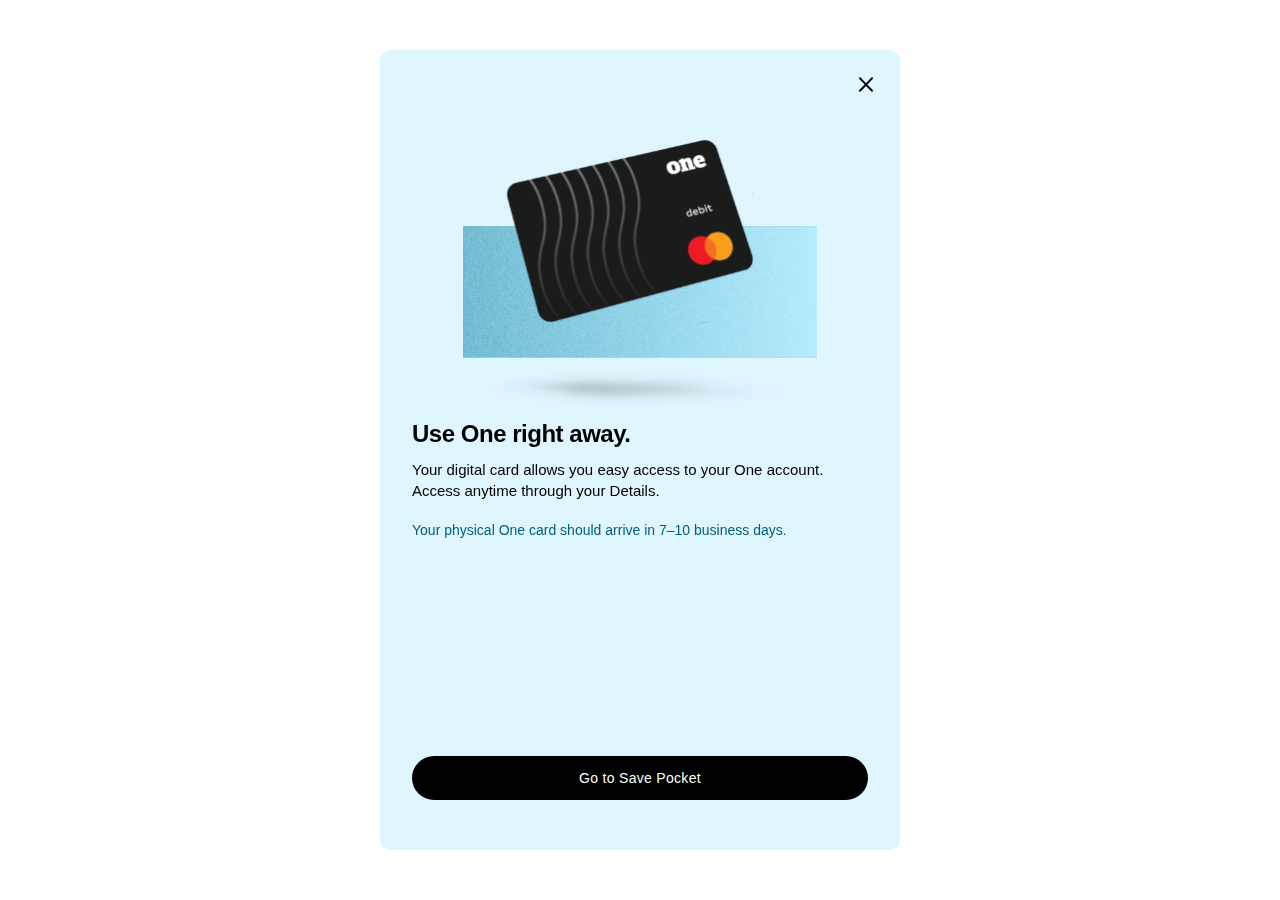
==== raw - desktop/4rows-1-2image/template.html @ 457c0432 "Add desktop zipped and raw files" ====
<!DOCTYPE html>
<html>

<head lang="en">
	<meta charset="UTF-8" />
	<meta name="viewport" content="width=device-width, initial-scale=1, maximum-scale=1" />
</head>

<style>
/* ----------------- colors and icon size ----------------- */
.outer {
	background-color: rgb(224, 246, 254);
}

.button-center {
	background-color: #000;
	color: white;
}

.button-bottom {
	color: #000;
}

.header {
	color: #000000;
}

.message>* {
	color: #000000;
}

.message p.color {
	color: #005F7D;
	font-size: 14px;
}

a {
	color: #FFFFFF;
}

.slick-dot {
	background: rgba(98, 101, 104, 0.33);
}

.slick-active .slick-dot {
	opacity: 1;
	background: #626568;
}

.main-icon {
	width: 100%;
	max-height: 75%;
	height: 100%;
}

span.tag {
	color: white;
}

/* Slider */
.slick-loading .slick-list {
	background: #fff url('') center center no-repeat;
}

/* Icons */
@font-face {
	font-family: 'slick';
	font-weight: normal;
	font-style: normal;
	src: url('./fonts/slick.eot');
	src: url('./fonts/slick.eot?#iefix') format('embedded-opentype'), url('./fonts/slick.woff') format('woff'), url('./fonts/slick.ttf') format('truetype'), url('./fonts/slick.svg#slick') format('svg');
}

/* Arrows */
.slick-prev,
.slick-next {
	font-size: 0;
	line-height: 0;
	position: absolute;
	top: 50%;
	display: block;
	width: 20px;
	height: 20px;
	padding: 0;
	-webkit-transform: translate(0, -50%);
	-ms-transform: translate(0, -50%);
	transform: translate(0, -50%);
	cursor: pointer;
	color: transparent;
	border: none;
	outline: none;
	background: transparent;
}

.slick-prev:hover,
.slick-prev:focus,
.slick-next:hover,
.slick-next:focus {
	color: transparent;
	outline: none;
	background: transparent;
}

.slick-prev:hover:before,
.slick-prev:focus:before,
.slick-next:hover:before,
.slick-next:focus:before {
	opacity: 1;
}

.slick-prev.slick-disabled:before,
.slick-next.slick-disabled:before {
	opacity: .25;
}

.slick-prev:before,
.slick-next:before {
	font-family: 'slick';
	font-size: 20px;
	line-height: 1;
	opacity: .75;
	color: white;
	-webkit-font-smoothing: antialiased;
	-moz-osx-font-smoothing: grayscale;
}

.slick-prev {
	left: -25px;
}

[dir='rtl'] .slick-prev {
	right: -25px;
	left: auto;
}

.slick-prev:before {
	content: '←';
}

[dir='rtl'] .slick-prev:before {
	content: '→';
}

.slick-next {
	right: -25px;
}

[dir='rtl'] .slick-next {
	right: auto;
	left: -25px;
}

.slick-next:before {
	content: '→';
}

[dir='rtl'] .slick-next:before {
	content: '←';
}

/* Dots */
.slick-dotted.slick-slider {
	margin-bottom: 30px;
}

.slick-dots {
	width: 100%;
	padding: 0;
  margin: 0 0 10px;
}

.slick-dots li {
	position: relative;
	display: inline-block;
	width: 20px;
	height: 20px;
	margin: 0 5px;
	padding: 0;
	cursor: pointer;
}

.slick-dots li button {
	font-size: 0;
	line-height: 0;
	display: block;
	width: 20px;
	height: 20px;
	padding: 5px;
	cursor: pointer;
	color: transparent;
	border: 0;
	outline: none;
	background: transparent;
}

.slick-dots li button:hover,
.slick-dots li button:focus {
	outline: none;
}

.slick-dots li button:hover:before,
.slick-dots li button:focus:before {
	opacity: 1;
}

.slick-dots li button:before {
	font-family: 'slick';
	font-size: 6px;
	line-height: 20px;
	position: absolute;
	top: 0;
	left: 0;
	width: 20px;
	height: 20px;
	content: '•';
	text-align: center;
	opacity: .25;
	color: black;
	-webkit-font-smoothing: antialiased;
	-moz-osx-font-smoothing: grayscale;
}

.slick-dots li.slick-active button:before {
	opacity: .75;
	color: black;
}


/* Slider */
.slick-slider {
	position: relative;
	display: block;
	box-sizing: border-box;
	-webkit-user-select: none;
	-moz-user-select: none;
	-ms-user-select: none;
	user-select: none;
	-webkit-touch-callout: none;
	-khtml-user-select: none;
	-ms-touch-action: pan-y;
	touch-action: pan-y;
	-webkit-tap-highlight-color: transparent;
}

.slick-list {
	position: relative;
	display: block;
	overflow: hidden;
	margin: 0;
	padding: 0;
}

.slick-list:focus {
	outline: none;
}

.slick-list.dragging {
	cursor: pointer;
	cursor: hand;
}

.slick-slider .slick-track,
.slick-slider .slick-list {
	-webkit-transform: translate3d(0, 0, 0);
	-moz-transform: translate3d(0, 0, 0);
	-ms-transform: translate3d(0, 0, 0);
	-o-transform: translate3d(0, 0, 0);
	transform: translate3d(0, 0, 0);
}

.slick-track {
	position: relative;
	top: 0;
	left: 0;
	display: block;
}

.slick-track:before,
.slick-track:after {
	display: table;
	content: '';
}

.slick-track:after {
	clear: both;
}

.slick-loading .slick-track {
	visibility: hidden;
}

.slick-slide {
	display: none;
	float: left;
	height: 100%;
	min-height: 1px;
}

[dir='rtl'] .slick-slide {
	float: right;
}

.slick-slide img {
	display: block;
	object-fit: contain;
	height: 100%;
}

.slick-slide.slick-loading img {
	display: none;
}

.slick-slide.dragging img {
	pointer-events: none;
}

.slick-initialized .slick-slide {
	display: block;
}

.slick-loading .slick-slide {
	visibility: hidden;
}

.slick-vertical .slick-slide {
	display: block;
	height: auto;
	border: 1px solid transparent;
}

.slick-arrow.slick-hidden {
	display: none;
}


/* ----------------- other css ----------------- */
* {
	-webkit-box-sizing: border-box;
	-moz-box-sizing: border-box;
	box-sizing: border-box;
}

body {
	-webkit-text-size-adjust: 100%;
	font-family: Avenir-Book, sans-serif;
	color: #222222;
	text-align: center;
	margin: 0px;
}

a {
	display: block;
	text-align: center;
	text-decoration: none;
}

footer {
	font-family: Avenir-Black, sans-serif;
	font-size: 15px;
	letter-spacing: 0.02em;
	width: 100%;
	height: 15vh;
	padding: 0 0 16px;
	display: flex;
	justify-content: flex-end;
	flex-direction: column;
}

.outer {
	top: 0px;
	bottom: 0px;
	left: 0px;
	right: 0px;
	position: absolute;
	padding: 0 32px;
}

.top-container {
	position: relative;
	height: 50vh;
	display: flex;
	align-items: flex-end;
}

.button-close {
	position: absolute;
	right: 14px;
	z-index: 99;
	top: 44px;
}

.main-icon {
	overflow: hidden;
	margin: 0;
}

.header {
	font-family: Avenir-Medium, sans-serif;
	letter-spacing: -0.02em;
	margin: 0;
	font-size: 24px;
	line-height: 120%;
	display: flex;
	flex-direction: column;
	align-items: flex-start;
	font-weight: 800;
	padding: 10px 0;
	justify-content: center;
}

.message>p {
	font-family: Avenir-Book, sans-serif;
	font-size: 16px;
	line-height: 140%;
	padding: 0;
}

.message span {
	font-size: 14px;
	display: block;
	margin: 20px 0 0;
}

.bottom-container {
	overflow: hidden;
	width: 100%;
	height: 50vh;
	text-align: left;
}

.button-center {
	border-radius: 25px;
	width: 100%;
}

.button-center a {
	display: table;
	height: 100%;
	width: 100%;
	padding: 14px;
}

.button-center p {
	position: relative;
	font-size: 14px;
	padding: 0;
	margin: 0;
}

.slick-container {
	width: 100%;
	height: 85vh;
}

.slick-list, .slick-track {
	height: 100%;
}

.slick-dotted.slick-slider {
	margin-bottom: 0px;
}

.slick-dots li {
	margin: 0px;
}

.slick-dot {
	width: 8px;
	height: 8px;
	display: inline-block;
	border-radius: 100%;
}

span.tag {
	font-weight: 800;
	letter-spacing: .5px;
	font-size: 14px;
	line-height: 1;
	margin: 0 0 10px;
}

.button-bottom {
	font-weight: 200 !important;
	font-family: Avenir-Book, sans-serif;
	margin: 10px 0 0;
}

/* Landscape for mobile phones */
@media only screen and (orientation: landscape) {
	.header {
		margin: auto;
	}

	.slick-container {
		height: 88%;
	}

	.top-container {
		height: 40vh;
	}

	.bottom-container {
		height: 60vh;
	}

	.slick-container {
		height: 80%;
	}

	footer {
		height: 20vh;
	}
}

@media only screen and (min-device-width: 375px) {
	.message>p {
		font-size: 15px;
		margin: 0 0 20px 0;
	}
}

@media only screen and (min-device-width: 375px) and (min-device-height: 750px) {
	.slick-container {
		height: 80vh;
	}

	footer {
		height: 20vh;
		padding: 0 0 50px;
		justify-content: flex-end;
	}
}

/* Tablets (iPads, etc) */
@media only screen and (min-device-width: 813px) {
	.outer {
		border-radius: 10px;
		max-width: 520px;
		height: 100%;
		max-height: 800px;
		position: absolute;
		left: 0px;
		top: 0px;
		right: 0px;
		bottom: 0px;
		margin: auto;
	}

	.button-close {
		right: 22px;
		top: 22px;
	}

	.button-close img {
		width: 15px;
	}

	.slick-container {
		height: 90%;
	}

	footer {
		height: 10%;
	}

	.top-container {
		height: 50%;
	}

	.bottom-container {
		height: 50%;
	}
}

@media only screen and (max-device-width: 413px) {
	.button-close {
		top: 32px;
	}
}

@media only screen and (max-device-width: 375px) {
	.message>p {
		font-size: 15px;
	}
}

@media only screen and (max-device-width: 360px) {
	.header {
		font-size: 24px;
	}
}

@media only screen and (max-device-width: 320px) {
	.header {
		font-size: 24px;
	}

	.message>p {
		margin: 0 0 10px 0;
	}

	.top-container {
		height: 40vh;
	}

	.slick-container {
		height: 80vh;
	}

	footer {
		height: 20vh;
	}

	.bottom-container {
		height: 60vh;
	}
}
</style>

<body>
	<div class="outer">
		<div class="button-close">
			<!-- This is the close button svg. -->
			<a href="#" onclick="appboyBridge.closeMessage()">
				<svg width="24" height="25" viewBox="0 0 24 25" fill="none" xmlns="http://www.w3.org/2000/svg">
					<path fill-rule="evenodd" clip-rule="evenodd" d="M17.3919 5.50392L12.0199 11.1412L6.64796 5.50392C6.26959 5.10978 5.66418 5.10978 5.32364 5.50392C4.94526 5.89807 4.94526 6.5287 5.32364 6.88343L10.6956 12.5207L5.28378 18.1165C4.90541 18.5107 4.90541 19.1413 5.28378 19.496C5.66216 19.8902 6.26757 19.8902 6.60811 19.496L12.0199 13.9002L17.3919 19.496C17.7703 19.8902 18.3757 19.8902 18.7162 19.496C19.0573 19.1019 19.0946 18.4718 18.7162 18.1165L13.3443 12.5207L18.7162 6.92494C19.0946 6.5308 19.0946 5.90017 18.7162 5.54544C18.3777 5.15129 17.7703 5.15129 17.3919 5.50392V5.50392Z" fill="black"/>
				</svg>
			</a>
		</div>

		<div class="slick-container">
			<!-- FIRST SLIDE -->
			<div class="slick-slide first">
				<div class="top-container">
					<div class="main-icon"><img src="card.svg" width="100%"></div>
				</div>
				<div class="bottom-container">
					<h3 class="header">
						Use One right away.
					</h3>
					<div class="message">
						<p>Your digital card allows you easy access to your One account. Access anytime through your Details.</p>
						<p class="color">Your physical One card should arrive in 7–10 business days.</p>
					</div>
				</div>
			</div>
		</div>

		<footer>
			<div class="button-center">
				<a href="appboy://close">
					<p>Go to Save Pocket</p>
				</a>
			</div>

			<!-- optional link -->
			<!-- <a href="#" class="button-bottom">Go to Pockets</a> -->
		</footer>
	</div>

	<script src="https://ajax.googleapis.com/ajax/libs/jquery/2.2.4/jquery.min.js"></script>
	<script>
	!function(a){"use strict";"function"==typeof define&&define.amd?define(["jquery"],a):"undefined"!=typeof exports?module.exports=a(require("jquery")):a(jQuery)}(function(a){"use strict";var b=window.Slick||{};b=function(){function c(c,d){var f,e=this;e.defaults={accessibility:!0,adaptiveHeight:!1,appendArrows:a(c),appendDots:a(c),arrows:!0,asNavFor:null,prevArrow:'<button type="button" data-role="none" class="slick-prev" aria-label="Previous" tabindex="0" role="button">Previous</button>',nextArrow:'<button type="button" data-role="none" class="slick-next" aria-label="Next" tabindex="0" role="button">Next</button>',autoplay:!1,autoplaySpeed:3e3,centerMode:!1,centerPadding:"50px",cssEase:"ease",customPaging:function(b,c){return a('<button type="button" data-role="none" role="button" tabindex="0" />').text(c+1)},dots:!1,dotsClass:"slick-dots",draggable:!0,easing:"linear",edgeFriction:.35,fade:!1,focusOnSelect:!1,infinite:!0,initialSlide:0,lazyLoad:"ondemand",mobileFirst:!1,pauseOnHover:!0,pauseOnFocus:!0,pauseOnDotsHover:!1,respondTo:"window",responsive:null,rows:1,rtl:!1,slide:"",slidesPerRow:1,slidesToShow:1,slidesToScroll:1,speed:500,swipe:!0,swipeToSlide:!1,touchMove:!0,touchThreshold:5,useCSS:!0,useTransform:!0,variableWidth:!1,vertical:!1,verticalSwiping:!1,waitForAnimate:!0,zIndex:1e3},e.initials={animating:!1,dragging:!1,autoPlayTimer:null,currentDirection:0,currentLeft:null,currentSlide:0,direction:1,$dots:null,listWidth:null,listHeight:null,loadIndex:0,$nextArrow:null,$prevArrow:null,slideCount:null,slideWidth:null,$slideTrack:null,$slides:null,sliding:!1,slideOffset:0,swipeLeft:null,$list:null,touchObject:{},transformsEnabled:!1,unslicked:!1},a.extend(e,e.initials),e.activeBreakpoint=null,e.animType=null,e.animProp=null,e.breakpoints=[],e.breakpointSettings=[],e.cssTransitions=!1,e.focussed=!1,e.interrupted=!1,e.hidden="hidden",e.paused=!0,e.positionProp=null,e.respondTo=null,e.rowCount=1,e.shouldClick=!0,e.$slider=a(c),e.$slidesCache=null,e.transformType=null,e.transitionType=null,e.visibilityChange="visibilitychange",e.windowWidth=0,e.windowTimer=null,f=a(c).data("slick")||{},e.options=a.extend({},e.defaults,d,f),e.currentSlide=e.options.initialSlide,e.originalSettings=e.options,"undefined"!=typeof document.mozHidden?(e.hidden="mozHidden",e.visibilityChange="mozvisibilitychange"):"undefined"!=typeof document.webkitHidden&&(e.hidden="webkitHidden",e.visibilityChange="webkitvisibilitychange"),e.autoPlay=a.proxy(e.autoPlay,e),e.autoPlayClear=a.proxy(e.autoPlayClear,e),e.autoPlayIterator=a.proxy(e.autoPlayIterator,e),e.changeSlide=a.proxy(e.changeSlide,e),e.clickHandler=a.proxy(e.clickHandler,e),e.selectHandler=a.proxy(e.selectHandler,e),e.setPosition=a.proxy(e.setPosition,e),e.swipeHandler=a.proxy(e.swipeHandler,e),e.dragHandler=a.proxy(e.dragHandler,e),e.keyHandler=a.proxy(e.keyHandler,e),e.instanceUid=b++,e.htmlExpr=/^(?:\s*(<[\w\W]+>)[^>]*)$/,e.registerBreakpoints(),e.init(!0)}var b=0;return c}(),b.prototype.activateADA=function(){var a=this;a.$slideTrack.find(".slick-active").attr({"aria-hidden":"false"}).find("a, input, button, select").attr({tabindex:"0"})},b.prototype.addSlide=b.prototype.slickAdd=function(b,c,d){var e=this;if("boolean"==typeof c)d=c,c=null;else if(0>c||c>=e.slideCount)return!1;e.unload(),"number"==typeof c?0===c&&0===e.$slides.length?a(b).appendTo(e.$slideTrack):d?a(b).insertBefore(e.$slides.eq(c)):a(b).insertAfter(e.$slides.eq(c)):d===!0?a(b).prependTo(e.$slideTrack):a(b).appendTo(e.$slideTrack),e.$slides=e.$slideTrack.children(this.options.slide),e.$slideTrack.children(this.options.slide).detach(),e.$slideTrack.append(e.$slides),e.$slides.each(function(b,c){a(c).attr("data-slick-index",b)}),e.$slidesCache=e.$slides,e.reinit()},b.prototype.animateHeight=function(){var a=this;if(1===a.options.slidesToShow&&a.options.adaptiveHeight===!0&&a.options.vertical===!1){var b=a.$slides.eq(a.currentSlide).outerHeight(!0);a.$list.animate({height:b},a.options.speed)}},b.prototype.animateSlide=function(b,c){var d={},e=this;e.animateHeight(),e.options.rtl===!0&&e.options.vertical===!1&&(b=-b),e.transformsEnabled===!1?e.options.vertical===!1?e.$slideTrack.animate({left:b},e.options.speed,e.options.easing,c):e.$slideTrack.animate({top:b},e.options.speed,e.options.easing,c):e.cssTransitions===!1?(e.options.rtl===!0&&(e.currentLeft=-e.currentLeft),a({animStart:e.currentLeft}).animate({animStart:b},{duration:e.options.speed,easing:e.options.easing,step:function(a){a=Math.ceil(a),e.options.vertical===!1?(d[e.animType]="translate("+a+"px, 0px)",e.$slideTrack.css(d)):(d[e.animType]="translate(0px,"+a+"px)",e.$slideTrack.css(d))},complete:function(){c&&c.call()}})):(e.applyTransition(),b=Math.ceil(b),e.options.vertical===!1?d[e.animType]="translate3d("+b+"px, 0px, 0px)":d[e.animType]="translate3d(0px,"+b+"px, 0px)",e.$slideTrack.css(d),c&&setTimeout(function(){e.disableTransition(),c.call()},e.options.speed))},b.prototype.getNavTarget=function(){var b=this,c=b.options.asNavFor;return c&&null!==c&&(c=a(c).not(b.$slider)),c},b.prototype.asNavFor=function(b){var c=this,d=c.getNavTarget();null!==d&&"object"==typeof d&&d.each(function(){var c=a(this).slick("getSlick");c.unslicked||c.slideHandler(b,!0)})},b.prototype.applyTransition=function(a){var b=this,c={};b.options.fade===!1?c[b.transitionType]=b.transformType+" "+b.options.speed+"ms "+b.options.cssEase:c[b.transitionType]="opacity "+b.options.speed+"ms "+b.options.cssEase,b.options.fade===!1?b.$slideTrack.css(c):b.$slides.eq(a).css(c)},b.prototype.autoPlay=function(){var a=this;a.autoPlayClear(),a.slideCount>a.options.slidesToShow&&(a.autoPlayTimer=setInterval(a.autoPlayIterator,a.options.autoplaySpeed))},b.prototype.autoPlayClear=function(){var a=this;a.autoPlayTimer&&clearInterval(a.autoPlayTimer)},b.prototype.autoPlayIterator=function(){var a=this,b=a.currentSlide+a.options.slidesToScroll;a.paused||a.interrupted||a.focussed||(a.options.infinite===!1&&(1===a.direction&&a.currentSlide+1===a.slideCount-1?a.direction=0:0===a.direction&&(b=a.currentSlide-a.options.slidesToScroll,a.currentSlide-1===0&&(a.direction=1))),a.slideHandler(b))},b.prototype.buildArrows=function(){var b=this;b.options.arrows===!0&&(b.$prevArrow=a(b.options.prevArrow).addClass("slick-arrow"),b.$nextArrow=a(b.options.nextArrow).addClass("slick-arrow"),b.slideCount>b.options.slidesToShow?(b.$prevArrow.removeClass("slick-hidden").removeAttr("aria-hidden tabindex"),b.$nextArrow.removeClass("slick-hidden").removeAttr("aria-hidden tabindex"),b.htmlExpr.test(b.options.prevArrow)&&b.$prevArrow.prependTo(b.options.appendArrows),b.htmlExpr.test(b.options.nextArrow)&&b.$nextArrow.appendTo(b.options.appendArrows),b.options.infinite!==!0&&b.$prevArrow.addClass("slick-disabled").attr("aria-disabled","true")):b.$prevArrow.add(b.$nextArrow).addClass("slick-hidden").attr({"aria-disabled":"true",tabindex:"-1"}))},b.prototype.buildDots=function(){var c,d,b=this;if(b.options.dots===!0&&b.slideCount>b.options.slidesToShow){for(b.$slider.addClass("slick-dotted"),d=a("<ul />").addClass(b.options.dotsClass),c=0;c<=b.getDotCount();c+=1)d.append(a("<li />").append(b.options.customPaging.call(this,b,c)));b.$dots=d.appendTo(b.options.appendDots),b.$dots.find("li").first().addClass("slick-active").attr("aria-hidden","false")}},b.prototype.buildOut=function(){var b=this;b.$slides=b.$slider.children(b.options.slide+":not(.slick-cloned)").addClass("slick-slide"),b.slideCount=b.$slides.length,b.$slides.each(function(b,c){a(c).attr("data-slick-index",b).data("originalStyling",a(c).attr("style")||"")}),b.$slider.addClass("slick-slider"),b.$slideTrack=0===b.slideCount?a('<div class="slick-track"/>').appendTo(b.$slider):b.$slides.wrapAll('<div class="slick-track"/>').parent(),b.$list=b.$slideTrack.wrap('<div aria-live="polite" class="slick-list"/>').parent(),b.$slideTrack.css("opacity",0),(b.options.centerMode===!0||b.options.swipeToSlide===!0)&&(b.options.slidesToScroll=1),a("img[data-lazy]",b.$slider).not("[src]").addClass("slick-loading"),b.setupInfinite(),b.buildArrows(),b.buildDots(),b.updateDots(),b.setSlideClasses("number"==typeof b.currentSlide?b.currentSlide:0),b.options.draggable===!0&&b.$list.addClass("draggable")},b.prototype.buildRows=function(){var b,c,d,e,f,g,h,a=this;if(e=document.createDocumentFragment(),g=a.$slider.children(),a.options.rows>1){for(h=a.options.slidesPerRow*a.options.rows,f=Math.ceil(g.length/h),b=0;f>b;b++){var i=document.createElement("div");for(c=0;c<a.options.rows;c++){var j=document.createElement("div");for(d=0;d<a.options.slidesPerRow;d++){var k=b*h+(c*a.options.slidesPerRow+d);g.get(k)&&j.appendChild(g.get(k))}i.appendChild(j)}e.appendChild(i)}a.$slider.empty().append(e),a.$slider.children().children().children().css({width:100/a.options.slidesPerRow+"%",display:"inline-block"})}},b.prototype.checkResponsive=function(b,c){var e,f,g,d=this,h=!1,i=d.$slider.width(),j=window.innerWidth||a(window).width();if("window"===d.respondTo?g=j:"slider"===d.respondTo?g=i:"min"===d.respondTo&&(g=Math.min(j,i)),d.options.responsive&&d.options.responsive.length&&null!==d.options.responsive){f=null;for(e in d.breakpoints)d.breakpoints.hasOwnProperty(e)&&(d.originalSettings.mobileFirst===!1?g<d.breakpoints[e]&&(f=d.breakpoints[e]):g>d.breakpoints[e]&&(f=d.breakpoints[e]));null!==f?null!==d.activeBreakpoint?(f!==d.activeBreakpoint||c)&&(d.activeBreakpoint=f,"unslick"===d.breakpointSettings[f]?d.unslick(f):(d.options=a.extend({},d.originalSettings,d.breakpointSettings[f]),b===!0&&(d.currentSlide=d.options.initialSlide),d.refresh(b)),h=f):(d.activeBreakpoint=f,"unslick"===d.breakpointSettings[f]?d.unslick(f):(d.options=a.extend({},d.originalSettings,d.breakpointSettings[f]),b===!0&&(d.currentSlide=d.options.initialSlide),d.refresh(b)),h=f):null!==d.activeBreakpoint&&(d.activeBreakpoint=null,d.options=d.originalSettings,b===!0&&(d.currentSlide=d.options.initialSlide),d.refresh(b),h=f),b||h===!1||d.$slider.trigger("breakpoint",[d,h])}},b.prototype.changeSlide=function(b,c){var f,g,h,d=this,e=a(b.currentTarget);switch(e.is("a")&&b.preventDefault(),e.is("li")||(e=e.closest("li")),h=d.slideCount%d.options.slidesToScroll!==0,f=h?0:(d.slideCount-d.currentSlide)%d.options.slidesToScroll,b.data.message){case"previous":g=0===f?d.options.slidesToScroll:d.options.slidesToShow-f,d.slideCount>d.options.slidesToShow&&d.slideHandler(d.currentSlide-g,!1,c);break;case"next":g=0===f?d.options.slidesToScroll:f,d.slideCount>d.options.slidesToShow&&d.slideHandler(d.currentSlide+g,!1,c);break;case"index":var i=0===b.data.index?0:b.data.index||e.index()*d.options.slidesToScroll;d.slideHandler(d.checkNavigable(i),!1,c),e.children().trigger("focus");break;default:return}},b.prototype.checkNavigable=function(a){var c,d,b=this;if(c=b.getNavigableIndexes(),d=0,a>c[c.length-1])a=c[c.length-1];else for(var e in c){if(a<c[e]){a=d;break}d=c[e]}return a},b.prototype.cleanUpEvents=function(){var b=this;b.options.dots&&null!==b.$dots&&a("li",b.$dots).off("click.slick",b.changeSlide).off("mouseenter.slick",a.proxy(b.interrupt,b,!0)).off("mouseleave.slick",a.proxy(b.interrupt,b,!1)),b.$slider.off("focus.slick blur.slick"),b.options.arrows===!0&&b.slideCount>b.options.slidesToShow&&(b.$prevArrow&&b.$prevArrow.off("click.slick",b.changeSlide),b.$nextArrow&&b.$nextArrow.off("click.slick",b.changeSlide)),b.$list.off("touchstart.slick mousedown.slick",b.swipeHandler),b.$list.off("touchmove.slick mousemove.slick",b.swipeHandler),b.$list.off("touchend.slick mouseup.slick",b.swipeHandler),b.$list.off("touchcancel.slick mouseleave.slick",b.swipeHandler),b.$list.off("click.slick",b.clickHandler),a(document).off(b.visibilityChange,b.visibility),b.cleanUpSlideEvents(),b.options.accessibility===!0&&b.$list.off("keydown.slick",b.keyHandler),b.options.focusOnSelect===!0&&a(b.$slideTrack).children().off("click.slick",b.selectHandler),a(window).off("orientationchange.slick.slick-"+b.instanceUid,b.orientationChange),a(window).off("resize.slick.slick-"+b.instanceUid,b.resize),a("[draggable!=true]",b.$slideTrack).off("dragstart",b.preventDefault),a(window).off("load.slick.slick-"+b.instanceUid,b.setPosition),a(document).off("ready.slick.slick-"+b.instanceUid,b.setPosition)},b.prototype.cleanUpSlideEvents=function(){var b=this;b.$list.off("mouseenter.slick",a.proxy(b.interrupt,b,!0)),b.$list.off("mouseleave.slick",a.proxy(b.interrupt,b,!1))},b.prototype.cleanUpRows=function(){var b,a=this;a.options.rows>1&&(b=a.$slides.children().children(),b.removeAttr("style"),a.$slider.empty().append(b))},b.prototype.clickHandler=function(a){var b=this;b.shouldClick===!1&&(a.stopImmediatePropagation(),a.stopPropagation(),a.preventDefault())},b.prototype.destroy=function(b){var c=this;c.autoPlayClear(),c.touchObject={},c.cleanUpEvents(),a(".slick-cloned",c.$slider).detach(),c.$dots&&c.$dots.remove(),c.$prevArrow&&c.$prevArrow.length&&(c.$prevArrow.removeClass("slick-disabled slick-arrow slick-hidden").removeAttr("aria-hidden aria-disabled tabindex").css("display",""),c.htmlExpr.test(c.options.prevArrow)&&c.$prevArrow.remove()),c.$nextArrow&&c.$nextArrow.length&&(c.$nextArrow.removeClass("slick-disabled slick-arrow slick-hidden").removeAttr("aria-hidden aria-disabled tabindex").css("display",""),c.htmlExpr.test(c.options.nextArrow)&&c.$nextArrow.remove()),c.$slides&&(c.$slides.removeClass("slick-slide slick-active slick-center slick-visible slick-current").removeAttr("aria-hidden").removeAttr("data-slick-index").each(function(){a(this).attr("style",a(this).data("originalStyling"))}),c.$slideTrack.children(this.options.slide).detach(),c.$slideTrack.detach(),c.$list.detach(),c.$slider.append(c.$slides)),c.cleanUpRows(),c.$slider.removeClass("slick-slider"),c.$slider.removeClass("slick-initialized"),c.$slider.removeClass("slick-dotted"),c.unslicked=!0,b||c.$slider.trigger("destroy",[c])},b.prototype.disableTransition=function(a){var b=this,c={};c[b.transitionType]="",b.options.fade===!1?b.$slideTrack.css(c):b.$slides.eq(a).css(c)},b.prototype.fadeSlide=function(a,b){var c=this;c.cssTransitions===!1?(c.$slides.eq(a).css({zIndex:c.options.zIndex}),c.$slides.eq(a).animate({opacity:1},c.options.speed,c.options.easing,b)):(c.applyTransition(a),c.$slides.eq(a).css({opacity:1,zIndex:c.options.zIndex}),b&&setTimeout(function(){c.disableTransition(a),b.call()},c.options.speed))},b.prototype.fadeSlideOut=function(a){var b=this;b.cssTransitions===!1?b.$slides.eq(a).animate({opacity:0,zIndex:b.options.zIndex-2},b.options.speed,b.options.easing):(b.applyTransition(a),b.$slides.eq(a).css({opacity:0,zIndex:b.options.zIndex-2}))},b.prototype.filterSlides=b.prototype.slickFilter=function(a){var b=this;null!==a&&(b.$slidesCache=b.$slides,b.unload(),b.$slideTrack.children(this.options.slide).detach(),b.$slidesCache.filter(a).appendTo(b.$slideTrack),b.reinit())},b.prototype.focusHandler=function(){var b=this;b.$slider.off("focus.slick blur.slick").on("focus.slick blur.slick","*:not(.slick-arrow)",function(c){c.stopImmediatePropagation();var d=a(this);setTimeout(function(){b.options.pauseOnFocus&&(b.focussed=d.is(":focus"),b.autoPlay())},0)})},b.prototype.getCurrent=b.prototype.slickCurrentSlide=function(){var a=this;return a.currentSlide},b.prototype.getDotCount=function(){var a=this,b=0,c=0,d=0;if(a.options.infinite===!0)for(;b<a.slideCount;)++d,b=c+a.options.slidesToScroll,c+=a.options.slidesToScroll<=a.options.slidesToShow?a.options.slidesToScroll:a.options.slidesToShow;else if(a.options.centerMode===!0)d=a.slideCount;else if(a.options.asNavFor)for(;b<a.slideCount;)++d,b=c+a.options.slidesToScroll,c+=a.options.slidesToScroll<=a.options.slidesToShow?a.options.slidesToScroll:a.options.slidesToShow;else d=1+Math.ceil((a.slideCount-a.options.slidesToShow)/a.options.slidesToScroll);return d-1},b.prototype.getLeft=function(a){var c,d,f,b=this,e=0;return b.slideOffset=0,d=b.$slides.first().outerHeight(!0),b.options.infinite===!0?(b.slideCount>b.options.slidesToShow&&(b.slideOffset=b.slideWidth*b.options.slidesToShow*-1,e=d*b.options.slidesToShow*-1),b.slideCount%b.options.slidesToScroll!==0&&a+b.options.slidesToScroll>b.slideCount&&b.slideCount>b.options.slidesToShow&&(a>b.slideCount?(b.slideOffset=(b.options.slidesToShow-(a-b.slideCount))*b.slideWidth*-1,e=(b.options.slidesToShow-(a-b.slideCount))*d*-1):(b.slideOffset=b.slideCount%b.options.slidesToScroll*b.slideWidth*-1,e=b.slideCount%b.options.slidesToScroll*d*-1))):a+b.options.slidesToShow>b.slideCount&&(b.slideOffset=(a+b.options.slidesToShow-b.slideCount)*b.slideWidth,e=(a+b.options.slidesToShow-b.slideCount)*d),b.slideCount<=b.options.slidesToShow&&(b.slideOffset=0,e=0),b.options.centerMode===!0&&b.options.infinite===!0?b.slideOffset+=b.slideWidth*Math.floor(b.options.slidesToShow/2)-b.slideWidth:b.options.centerMode===!0&&(b.slideOffset=0,b.slideOffset+=b.slideWidth*Math.floor(b.options.slidesToShow/2)),c=b.options.vertical===!1?a*b.slideWidth*-1+b.slideOffset:a*d*-1+e,b.options.variableWidth===!0&&(f=b.slideCount<=b.options.slidesToShow||b.options.infinite===!1?b.$slideTrack.children(".slick-slide").eq(a):b.$slideTrack.children(".slick-slide").eq(a+b.options.slidesToShow),c=b.options.rtl===!0?f[0]?-1*(b.$slideTrack.width()-f[0].offsetLeft-f.width()):0:f[0]?-1*f[0].offsetLeft:0,b.options.centerMode===!0&&(f=b.slideCount<=b.options.slidesToShow||b.options.infinite===!1?b.$slideTrack.children(".slick-slide").eq(a):b.$slideTrack.children(".slick-slide").eq(a+b.options.slidesToShow+1),c=b.options.rtl===!0?f[0]?-1*(b.$slideTrack.width()-f[0].offsetLeft-f.width()):0:f[0]?-1*f[0].offsetLeft:0,c+=(b.$list.width()-f.outerWidth())/2)),c},b.prototype.getOption=b.prototype.slickGetOption=function(a){var b=this;return b.options[a]},b.prototype.getNavigableIndexes=function(){var e,a=this,b=0,c=0,d=[];for(a.options.infinite===!1?e=a.slideCount:(b=-1*a.options.slidesToScroll,c=-1*a.options.slidesToScroll,e=2*a.slideCount);e>b;)d.push(b),b=c+a.options.slidesToScroll,c+=a.options.slidesToScroll<=a.options.slidesToShow?a.options.slidesToScroll:a.options.slidesToShow;return d},b.prototype.getSlick=function(){return this},b.prototype.getSlideCount=function(){var c,d,e,b=this;return e=b.options.centerMode===!0?b.slideWidth*Math.floor(b.options.slidesToShow/2):0,b.options.swipeToSlide===!0?(b.$slideTrack.find(".slick-slide").each(function(c,f){return f.offsetLeft-e+a(f).outerWidth()/2>-1*b.swipeLeft?(d=f,!1):void 0}),c=Math.abs(a(d).attr("data-slick-index")-b.currentSlide)||1):b.options.slidesToScroll},b.prototype.goTo=b.prototype.slickGoTo=function(a,b){var c=this;c.changeSlide({data:{message:"index",index:parseInt(a)}},b)},b.prototype.init=function(b){var c=this;a(c.$slider).hasClass("slick-initialized")||(a(c.$slider).addClass("slick-initialized"),c.buildRows(),c.buildOut(),c.setProps(),c.startLoad(),c.loadSlider(),c.initializeEvents(),c.updateArrows(),c.updateDots(),c.checkResponsive(!0),c.focusHandler()),b&&c.$slider.trigger("init",[c]),c.options.accessibility===!0&&c.initADA(),c.options.autoplay&&(c.paused=!1,c.autoPlay())},b.prototype.initADA=function(){var b=this;b.$slides.add(b.$slideTrack.find(".slick-cloned")).attr({"aria-hidden":"true",tabindex:"-1"}).find("a, input, button, select").attr({tabindex:"-1"}),b.$slideTrack.attr("role","listbox"),b.$slides.not(b.$slideTrack.find(".slick-cloned")).each(function(c){a(this).attr({role:"option","aria-describedby":"slick-slide"+b.instanceUid+c})}),null!==b.$dots&&b.$dots.attr("role","tablist").find("li").each(function(c){a(this).attr({role:"presentation","aria-selected":"false","aria-controls":"navigation"+b.instanceUid+c,id:"slick-slide"+b.instanceUid+c})}).first().attr("aria-selected","true").end().find("button").attr("role","button").end().closest("div").attr("role","toolbar"),b.activateADA()},b.prototype.initArrowEvents=function(){var a=this;a.options.arrows===!0&&a.slideCount>a.options.slidesToShow&&(a.$prevArrow.off("click.slick").on("click.slick",{message:"previous"},a.changeSlide),a.$nextArrow.off("click.slick").on("click.slick",{message:"next"},a.changeSlide))},b.prototype.initDotEvents=function(){var b=this;b.options.dots===!0&&b.slideCount>b.options.slidesToShow&&a("li",b.$dots).on("click.slick",{message:"index"},b.changeSlide),b.options.dots===!0&&b.options.pauseOnDotsHover===!0&&a("li",b.$dots).on("mouseenter.slick",a.proxy(b.interrupt,b,!0)).on("mouseleave.slick",a.proxy(b.interrupt,b,!1))},b.prototype.initSlideEvents=function(){var b=this;b.options.pauseOnHover&&(b.$list.on("mouseenter.slick",a.proxy(b.interrupt,b,!0)),b.$list.on("mouseleave.slick",a.proxy(b.interrupt,b,!1)))},b.prototype.initializeEvents=function(){var b=this;b.initArrowEvents(),b.initDotEvents(),b.initSlideEvents(),b.$list.on("touchstart.slick mousedown.slick",{action:"start"},b.swipeHandler),b.$list.on("touchmove.slick mousemove.slick",{action:"move"},b.swipeHandler),b.$list.on("touchend.slick mouseup.slick",{action:"end"},b.swipeHandler),b.$list.on("touchcancel.slick mouseleave.slick",{action:"end"},b.swipeHandler),b.$list.on("click.slick",b.clickHandler),a(document).on(b.visibilityChange,a.proxy(b.visibility,b)),b.options.accessibility===!0&&b.$list.on("keydown.slick",b.keyHandler),b.options.focusOnSelect===!0&&a(b.$slideTrack).children().on("click.slick",b.selectHandler),a(window).on("orientationchange.slick.slick-"+b.instanceUid,a.proxy(b.orientationChange,b)),a(window).on("resize.slick.slick-"+b.instanceUid,a.proxy(b.resize,b)),a("[draggable!=true]",b.$slideTrack).on("dragstart",b.preventDefault),a(window).on("load.slick.slick-"+b.instanceUid,b.setPosition),a(document).on("ready.slick.slick-"+b.instanceUid,b.setPosition)},b.prototype.initUI=function(){var a=this;a.options.arrows===!0&&a.slideCount>a.options.slidesToShow&&(a.$prevArrow.show(),a.$nextArrow.show()),a.options.dots===!0&&a.slideCount>a.options.slidesToShow&&a.$dots.show()},b.prototype.keyHandler=function(a){var b=this;a.target.tagName.match("TEXTAREA|INPUT|SELECT")||(37===a.keyCode&&b.options.accessibility===!0?b.changeSlide({data:{message:b.options.rtl===!0?"next":"previous"}}):39===a.keyCode&&b.options.accessibility===!0&&b.changeSlide({data:{message:b.options.rtl===!0?"previous":"next"}}))},b.prototype.lazyLoad=function(){function g(c){a("img[data-lazy]",c).each(function(){var c=a(this),d=a(this).attr("data-lazy"),e=document.createElement("img");e.onload=function(){c.animate({opacity:0},100,function(){c.attr("src",d).animate({opacity:1},200,function(){c.removeAttr("data-lazy").removeClass("slick-loading")}),b.$slider.trigger("lazyLoaded",[b,c,d])})},e.onerror=function(){c.removeAttr("data-lazy").removeClass("slick-loading").addClass("slick-lazyload-error"),b.$slider.trigger("lazyLoadError",[b,c,d])},e.src=d})}var c,d,e,f,b=this;b.options.centerMode===!0?b.options.infinite===!0?(e=b.currentSlide+(b.options.slidesToShow/2+1),f=e+b.options.slidesToShow+2):(e=Math.max(0,b.currentSlide-(b.options.slidesToShow/2+1)),f=2+(b.options.slidesToShow/2+1)+b.currentSlide):(e=b.options.infinite?b.options.slidesToShow+b.currentSlide:b.currentSlide,f=Math.ceil(e+b.options.slidesToShow),b.options.fade===!0&&(e>0&&e--,f<=b.slideCount&&f++)),c=b.$slider.find(".slick-slide").slice(e,f),g(c),b.slideCount<=b.options.slidesToShow?(d=b.$slider.find(".slick-slide"),g(d)):b.currentSlide>=b.slideCount-b.options.slidesToShow?(d=b.$slider.find(".slick-cloned").slice(0,b.options.slidesToShow),g(d)):0===b.currentSlide&&(d=b.$slider.find(".slick-cloned").slice(-1*b.options.slidesToShow),g(d))},b.prototype.loadSlider=function(){var a=this;a.setPosition(),a.$slideTrack.css({opacity:1}),a.$slider.removeClass("slick-loading"),a.initUI(),"progressive"===a.options.lazyLoad&&a.progressiveLazyLoad()},b.prototype.next=b.prototype.slickNext=function(){var a=this;a.changeSlide({data:{message:"next"}})},b.prototype.orientationChange=function(){var a=this;a.checkResponsive(),a.setPosition()},b.prototype.pause=b.prototype.slickPause=function(){var a=this;a.autoPlayClear(),a.paused=!0},b.prototype.play=b.prototype.slickPlay=function(){var a=this;a.autoPlay(),a.options.autoplay=!0,a.paused=!1,a.focussed=!1,a.interrupted=!1},b.prototype.postSlide=function(a){var b=this;b.unslicked||(b.$slider.trigger("afterChange",[b,a]),b.animating=!1,b.setPosition(),b.swipeLeft=null,b.options.autoplay&&b.autoPlay(),b.options.accessibility===!0&&b.initADA())},b.prototype.prev=b.prototype.slickPrev=function(){var a=this;a.changeSlide({data:{message:"previous"}})},b.prototype.preventDefault=function(a){a.preventDefault()},b.prototype.progressiveLazyLoad=function(b){b=b||1;var e,f,g,c=this,d=a("img[data-lazy]",c.$slider);d.length?(e=d.first(),f=e.attr("data-lazy"),g=document.createElement("img"),g.onload=function(){e.attr("src",f).removeAttr("data-lazy").removeClass("slick-loading"),c.options.adaptiveHeight===!0&&c.setPosition(),c.$slider.trigger("lazyLoaded",[c,e,f]),c.progressiveLazyLoad()},g.onerror=function(){3>b?setTimeout(function(){c.progressiveLazyLoad(b+1)},500):(e.removeAttr("data-lazy").removeClass("slick-loading").addClass("slick-lazyload-error"),c.$slider.trigger("lazyLoadError",[c,e,f]),c.progressiveLazyLoad())},g.src=f):c.$slider.trigger("allImagesLoaded",[c])},b.prototype.refresh=function(b){var d,e,c=this;e=c.slideCount-c.options.slidesToShow,!c.options.infinite&&c.currentSlide>e&&(c.currentSlide=e),c.slideCount<=c.options.slidesToShow&&(c.currentSlide=0),d=c.currentSlide,c.destroy(!0),a.extend(c,c.initials,{currentSlide:d}),c.init(),b||c.changeSlide({data:{message:"index",index:d}},!1)},b.prototype.registerBreakpoints=function(){var c,d,e,b=this,f=b.options.responsive||null;if("array"===a.type(f)&&f.length){b.respondTo=b.options.respondTo||"window";for(c in f)if(e=b.breakpoints.length-1,d=f[c].breakpoint,f.hasOwnProperty(c)){for(;e>=0;)b.breakpoints[e]&&b.breakpoints[e]===d&&b.breakpoints.splice(e,1),e--;b.breakpoints.push(d),b.breakpointSettings[d]=f[c].settings}b.breakpoints.sort(function(a,c){return b.options.mobileFirst?a-c:c-a})}},b.prototype.reinit=function(){var b=this;b.$slides=b.$slideTrack.children(b.options.slide).addClass("slick-slide"),b.slideCount=b.$slides.length,b.currentSlide>=b.slideCount&&0!==b.currentSlide&&(b.currentSlide=b.currentSlide-b.options.slidesToScroll),b.slideCount<=b.options.slidesToShow&&(b.currentSlide=0),b.registerBreakpoints(),b.setProps(),b.setupInfinite(),b.buildArrows(),b.updateArrows(),b.initArrowEvents(),b.buildDots(),b.updateDots(),b.initDotEvents(),b.cleanUpSlideEvents(),b.initSlideEvents(),b.checkResponsive(!1,!0),b.options.focusOnSelect===!0&&a(b.$slideTrack).children().on("click.slick",b.selectHandler),b.setSlideClasses("number"==typeof b.currentSlide?b.currentSlide:0),b.setPosition(),b.focusHandler(),b.paused=!b.options.autoplay,b.autoPlay(),b.$slider.trigger("reInit",[b])},b.prototype.resize=function(){var b=this;a(window).width()!==b.windowWidth&&(clearTimeout(b.windowDelay),b.windowDelay=window.setTimeout(function(){b.windowWidth=a(window).width(),b.checkResponsive(),b.unslicked||b.setPosition()},50))},b.prototype.removeSlide=b.prototype.slickRemove=function(a,b,c){var d=this;return"boolean"==typeof a?(b=a,a=b===!0?0:d.slideCount-1):a=b===!0?--a:a,d.slideCount<1||0>a||a>d.slideCount-1?!1:(d.unload(),c===!0?d.$slideTrack.children().remove():d.$slideTrack.children(this.options.slide).eq(a).remove(),d.$slides=d.$slideTrack.children(this.options.slide),d.$slideTrack.children(this.options.slide).detach(),d.$slideTrack.append(d.$slides),d.$slidesCache=d.$slides,void d.reinit())},b.prototype.setCSS=function(a){var d,e,b=this,c={};b.options.rtl===!0&&(a=-a),d="left"==b.positionProp?Math.ceil(a)+"px":"0px",e="top"==b.positionProp?Math.ceil(a)+"px":"0px",c[b.positionProp]=a,b.transformsEnabled===!1?b.$slideTrack.css(c):(c={},b.cssTransitions===!1?(c[b.animType]="translate("+d+", "+e+")",b.$slideTrack.css(c)):(c[b.animType]="translate3d("+d+", "+e+", 0px)",b.$slideTrack.css(c)))},b.prototype.setDimensions=function(){var a=this;a.options.vertical===!1?a.options.centerMode===!0&&a.$list.css({padding:"0px "+a.options.centerPadding}):(a.$list.height(a.$slides.first().outerHeight(!0)*a.options.slidesToShow),a.options.centerMode===!0&&a.$list.css({padding:a.options.centerPadding+" 0px"})),a.listWidth=a.$list.width(),a.listHeight=a.$list.height(),a.options.vertical===!1&&a.options.variableWidth===!1?(a.slideWidth=Math.ceil(a.listWidth/a.options.slidesToShow),a.$slideTrack.width(Math.ceil(a.slideWidth*a.$slideTrack.children(".slick-slide").length))):a.options.variableWidth===!0?a.$slideTrack.width(5e3*a.slideCount):(a.slideWidth=Math.ceil(a.listWidth),a.$slideTrack.height(Math.ceil(a.$slides.first().outerHeight(!0)*a.$slideTrack.children(".slick-slide").length)));var b=a.$slides.first().outerWidth(!0)-a.$slides.first().width();a.options.variableWidth===!1&&a.$slideTrack.children(".slick-slide").width(a.slideWidth-b)},b.prototype.setFade=function(){var c,b=this;b.$slides.each(function(d,e){c=b.slideWidth*d*-1,b.options.rtl===!0?a(e).css({position:"relative",right:c,top:0,zIndex:b.options.zIndex-2,opacity:0}):a(e).css({position:"relative",left:c,top:0,zIndex:b.options.zIndex-2,opacity:0})}),b.$slides.eq(b.currentSlide).css({zIndex:b.options.zIndex-1,opacity:1})},b.prototype.setHeight=function(){var a=this;if(1===a.options.slidesToShow&&a.options.adaptiveHeight===!0&&a.options.vertical===!1){var b=a.$slides.eq(a.currentSlide).outerHeight(!0);a.$list.css("height",b)}},b.prototype.setOption=b.prototype.slickSetOption=function(){var c,d,e,f,h,b=this,g=!1;if("object"===a.type(arguments[0])?(e=arguments[0],g=arguments[1],h="multiple"):"string"===a.type(arguments[0])&&(e=arguments[0],f=arguments[1],g=arguments[2],"responsive"===arguments[0]&&"array"===a.type(arguments[1])?h="responsive":"undefined"!=typeof arguments[1]&&(h="single")),"single"===h)b.options[e]=f;else if("multiple"===h)a.each(e,function(a,c){b.options[a]=c});else if("responsive"===h)for(d in f)if("array"!==a.type(b.options.responsive))b.options.responsive=[f[d]];else{for(c=b.options.responsive.length-1;c>=0;)b.options.responsive[c].breakpoint===f[d].breakpoint&&b.options.responsive.splice(c,1),c--;b.options.responsive.push(f[d])}g&&(b.unload(),b.reinit())},b.prototype.setPosition=function(){var a=this;a.setDimensions(),a.setHeight(),a.options.fade===!1?a.setCSS(a.getLeft(a.currentSlide)):a.setFade(),a.$slider.trigger("setPosition",[a])},b.prototype.setProps=function(){var a=this,b=document.body.style;a.positionProp=a.options.vertical===!0?"top":"left","top"===a.positionProp?a.$slider.addClass("slick-vertical"):a.$slider.removeClass("slick-vertical"),(void 0!==b.WebkitTransition||void 0!==b.MozTransition||void 0!==b.msTransition)&&a.options.useCSS===!0&&(a.cssTransitions=!0),a.options.fade&&("number"==typeof a.options.zIndex?a.options.zIndex<3&&(a.options.zIndex=3):a.options.zIndex=a.defaults.zIndex),void 0!==b.OTransform&&(a.animType="OTransform",a.transformType="-o-transform",a.transitionType="OTransition",void 0===b.perspectiveProperty&&void 0===b.webkitPerspective&&(a.animType=!1)),void 0!==b.MozTransform&&(a.animType="MozTransform",a.transformType="-moz-transform",a.transitionType="MozTransition",void 0===b.perspectiveProperty&&void 0===b.MozPerspective&&(a.animType=!1)),void 0!==b.webkitTransform&&(a.animType="webkitTransform",a.transformType="-webkit-transform",a.transitionType="webkitTransition",void 0===b.perspectiveProperty&&void 0===b.webkitPerspective&&(a.animType=!1)),void 0!==b.msTransform&&(a.animType="msTransform",a.transformType="-ms-transform",a.transitionType="msTransition",void 0===b.msTransform&&(a.animType=!1)),void 0!==b.transform&&a.animType!==!1&&(a.animType="transform",a.transformType="transform",a.transitionType="transition"),a.transformsEnabled=a.options.useTransform&&null!==a.animType&&a.animType!==!1},b.prototype.setSlideClasses=function(a){var c,d,e,f,b=this;d=b.$slider.find(".slick-slide").removeClass("slick-active slick-center slick-current").attr("aria-hidden","true"),b.$slides.eq(a).addClass("slick-current"),b.options.centerMode===!0?(c=Math.floor(b.options.slidesToShow/2),b.options.infinite===!0&&(a>=c&&a<=b.slideCount-1-c?b.$slides.slice(a-c,a+c+1).addClass("slick-active").attr("aria-hidden","false"):(e=b.options.slidesToShow+a,
	d.slice(e-c+1,e+c+2).addClass("slick-active").attr("aria-hidden","false")),0===a?d.eq(d.length-1-b.options.slidesToShow).addClass("slick-center"):a===b.slideCount-1&&d.eq(b.options.slidesToShow).addClass("slick-center")),b.$slides.eq(a).addClass("slick-center")):a>=0&&a<=b.slideCount-b.options.slidesToShow?b.$slides.slice(a,a+b.options.slidesToShow).addClass("slick-active").attr("aria-hidden","false"):d.length<=b.options.slidesToShow?d.addClass("slick-active").attr("aria-hidden","false"):(f=b.slideCount%b.options.slidesToShow,e=b.options.infinite===!0?b.options.slidesToShow+a:a,b.options.slidesToShow==b.options.slidesToScroll&&b.slideCount-a<b.options.slidesToShow?d.slice(e-(b.options.slidesToShow-f),e+f).addClass("slick-active").attr("aria-hidden","false"):d.slice(e,e+b.options.slidesToShow).addClass("slick-active").attr("aria-hidden","false")),"ondemand"===b.options.lazyLoad&&b.lazyLoad()},b.prototype.setupInfinite=function(){var c,d,e,b=this;if(b.options.fade===!0&&(b.options.centerMode=!1),b.options.infinite===!0&&b.options.fade===!1&&(d=null,b.slideCount>b.options.slidesToShow)){for(e=b.options.centerMode===!0?b.options.slidesToShow+1:b.options.slidesToShow,c=b.slideCount;c>b.slideCount-e;c-=1)d=c-1,a(b.$slides[d]).clone(!0).attr("id","").attr("data-slick-index",d-b.slideCount).prependTo(b.$slideTrack).addClass("slick-cloned");for(c=0;e>c;c+=1)d=c,a(b.$slides[d]).clone(!0).attr("id","").attr("data-slick-index",d+b.slideCount).appendTo(b.$slideTrack).addClass("slick-cloned");b.$slideTrack.find(".slick-cloned").find("[id]").each(function(){a(this).attr("id","")})}},b.prototype.interrupt=function(a){var b=this;a||b.autoPlay(),b.interrupted=a},b.prototype.selectHandler=function(b){var c=this,d=a(b.target).is(".slick-slide")?a(b.target):a(b.target).parents(".slick-slide"),e=parseInt(d.attr("data-slick-index"));return e||(e=0),c.slideCount<=c.options.slidesToShow?(c.setSlideClasses(e),void c.asNavFor(e)):void c.slideHandler(e)},b.prototype.slideHandler=function(a,b,c){var d,e,f,g,j,h=null,i=this;return b=b||!1,i.animating===!0&&i.options.waitForAnimate===!0||i.options.fade===!0&&i.currentSlide===a||i.slideCount<=i.options.slidesToShow?void 0:(b===!1&&i.asNavFor(a),d=a,h=i.getLeft(d),g=i.getLeft(i.currentSlide),i.currentLeft=null===i.swipeLeft?g:i.swipeLeft,i.options.infinite===!1&&i.options.centerMode===!1&&(0>a||a>i.getDotCount()*i.options.slidesToScroll)?void(i.options.fade===!1&&(d=i.currentSlide,c!==!0?i.animateSlide(g,function(){i.postSlide(d)}):i.postSlide(d))):i.options.infinite===!1&&i.options.centerMode===!0&&(0>a||a>i.slideCount-i.options.slidesToScroll)?void(i.options.fade===!1&&(d=i.currentSlide,c!==!0?i.animateSlide(g,function(){i.postSlide(d)}):i.postSlide(d))):(i.options.autoplay&&clearInterval(i.autoPlayTimer),e=0>d?i.slideCount%i.options.slidesToScroll!==0?i.slideCount-i.slideCount%i.options.slidesToScroll:i.slideCount+d:d>=i.slideCount?i.slideCount%i.options.slidesToScroll!==0?0:d-i.slideCount:d,i.animating=!0,i.$slider.trigger("beforeChange",[i,i.currentSlide,e]),f=i.currentSlide,i.currentSlide=e,i.setSlideClasses(i.currentSlide),i.options.asNavFor&&(j=i.getNavTarget(),j=j.slick("getSlick"),j.slideCount<=j.options.slidesToShow&&j.setSlideClasses(i.currentSlide)),i.updateDots(),i.updateArrows(),i.options.fade===!0?(c!==!0?(i.fadeSlideOut(f),i.fadeSlide(e,function(){i.postSlide(e)})):i.postSlide(e),void i.animateHeight()):void(c!==!0?i.animateSlide(h,function(){i.postSlide(e)}):i.postSlide(e))))},b.prototype.startLoad=function(){var a=this;a.options.arrows===!0&&a.slideCount>a.options.slidesToShow&&(a.$prevArrow.hide(),a.$nextArrow.hide()),a.options.dots===!0&&a.slideCount>a.options.slidesToShow&&a.$dots.hide(),a.$slider.addClass("slick-loading")},b.prototype.swipeDirection=function(){var a,b,c,d,e=this;return a=e.touchObject.startX-e.touchObject.curX,b=e.touchObject.startY-e.touchObject.curY,c=Math.atan2(b,a),d=Math.round(180*c/Math.PI),0>d&&(d=360-Math.abs(d)),45>=d&&d>=0?e.options.rtl===!1?"left":"right":360>=d&&d>=315?e.options.rtl===!1?"left":"right":d>=135&&225>=d?e.options.rtl===!1?"right":"left":e.options.verticalSwiping===!0?d>=35&&135>=d?"down":"up":"vertical"},b.prototype.swipeEnd=function(a){var c,d,b=this;if(b.dragging=!1,b.interrupted=!1,b.shouldClick=b.touchObject.swipeLength>10?!1:!0,void 0===b.touchObject.curX)return!1;if(b.touchObject.edgeHit===!0&&b.$slider.trigger("edge",[b,b.swipeDirection()]),b.touchObject.swipeLength>=b.touchObject.minSwipe){switch(d=b.swipeDirection()){case"left":case"down":c=b.options.swipeToSlide?b.checkNavigable(b.currentSlide+b.getSlideCount()):b.currentSlide+b.getSlideCount(),b.currentDirection=0;break;case"right":case"up":c=b.options.swipeToSlide?b.checkNavigable(b.currentSlide-b.getSlideCount()):b.currentSlide-b.getSlideCount(),b.currentDirection=1}"vertical"!=d&&(b.slideHandler(c),b.touchObject={},b.$slider.trigger("swipe",[b,d]))}else b.touchObject.startX!==b.touchObject.curX&&(b.slideHandler(b.currentSlide),b.touchObject={})},b.prototype.swipeHandler=function(a){var b=this;if(!(b.options.swipe===!1||"ontouchend"in document&&b.options.swipe===!1||b.options.draggable===!1&&-1!==a.type.indexOf("mouse")))switch(b.touchObject.fingerCount=a.originalEvent&&void 0!==a.originalEvent.touches?a.originalEvent.touches.length:1,b.touchObject.minSwipe=b.listWidth/b.options.touchThreshold,b.options.verticalSwiping===!0&&(b.touchObject.minSwipe=b.listHeight/b.options.touchThreshold),a.data.action){case"start":b.swipeStart(a);break;case"move":b.swipeMove(a);break;case"end":b.swipeEnd(a)}},b.prototype.swipeMove=function(a){var d,e,f,g,h,b=this;return h=void 0!==a.originalEvent?a.originalEvent.touches:null,!b.dragging||h&&1!==h.length?!1:(d=b.getLeft(b.currentSlide),b.touchObject.curX=void 0!==h?h[0].pageX:a.clientX,b.touchObject.curY=void 0!==h?h[0].pageY:a.clientY,b.touchObject.swipeLength=Math.round(Math.sqrt(Math.pow(b.touchObject.curX-b.touchObject.startX,2))),b.options.verticalSwiping===!0&&(b.touchObject.swipeLength=Math.round(Math.sqrt(Math.pow(b.touchObject.curY-b.touchObject.startY,2)))),e=b.swipeDirection(),"vertical"!==e?(void 0!==a.originalEvent&&b.touchObject.swipeLength>4&&a.preventDefault(),g=(b.options.rtl===!1?1:-1)*(b.touchObject.curX>b.touchObject.startX?1:-1),b.options.verticalSwiping===!0&&(g=b.touchObject.curY>b.touchObject.startY?1:-1),f=b.touchObject.swipeLength,b.touchObject.edgeHit=!1,b.options.infinite===!1&&(0===b.currentSlide&&"right"===e||b.currentSlide>=b.getDotCount()&&"left"===e)&&(f=b.touchObject.swipeLength*b.options.edgeFriction,b.touchObject.edgeHit=!0),b.options.vertical===!1?b.swipeLeft=d+f*g:b.swipeLeft=d+f*(b.$list.height()/b.listWidth)*g,b.options.verticalSwiping===!0&&(b.swipeLeft=d+f*g),b.options.fade===!0||b.options.touchMove===!1?!1:b.animating===!0?(b.swipeLeft=null,!1):void b.setCSS(b.swipeLeft)):void 0)},b.prototype.swipeStart=function(a){var c,b=this;return b.interrupted=!0,1!==b.touchObject.fingerCount||b.slideCount<=b.options.slidesToShow?(b.touchObject={},!1):(void 0!==a.originalEvent&&void 0!==a.originalEvent.touches&&(c=a.originalEvent.touches[0]),b.touchObject.startX=b.touchObject.curX=void 0!==c?c.pageX:a.clientX,b.touchObject.startY=b.touchObject.curY=void 0!==c?c.pageY:a.clientY,void(b.dragging=!0))},b.prototype.unfilterSlides=b.prototype.slickUnfilter=function(){var a=this;null!==a.$slidesCache&&(a.unload(),a.$slideTrack.children(this.options.slide).detach(),a.$slidesCache.appendTo(a.$slideTrack),a.reinit())},b.prototype.unload=function(){var b=this;a(".slick-cloned",b.$slider).remove(),b.$dots&&b.$dots.remove(),b.$prevArrow&&b.htmlExpr.test(b.options.prevArrow)&&b.$prevArrow.remove(),b.$nextArrow&&b.htmlExpr.test(b.options.nextArrow)&&b.$nextArrow.remove(),b.$slides.removeClass("slick-slide slick-active slick-visible slick-current").attr("aria-hidden","true").css("width","")},b.prototype.unslick=function(a){var b=this;b.$slider.trigger("unslick",[b,a]),b.destroy()},b.prototype.updateArrows=function(){var b,a=this;b=Math.floor(a.options.slidesToShow/2),a.options.arrows===!0&&a.slideCount>a.options.slidesToShow&&!a.options.infinite&&(a.$prevArrow.removeClass("slick-disabled").attr("aria-disabled","false"),a.$nextArrow.removeClass("slick-disabled").attr("aria-disabled","false"),0===a.currentSlide?(a.$prevArrow.addClass("slick-disabled").attr("aria-disabled","true"),a.$nextArrow.removeClass("slick-disabled").attr("aria-disabled","false")):a.currentSlide>=a.slideCount-a.options.slidesToShow&&a.options.centerMode===!1?(a.$nextArrow.addClass("slick-disabled").attr("aria-disabled","true"),a.$prevArrow.removeClass("slick-disabled").attr("aria-disabled","false")):a.currentSlide>=a.slideCount-1&&a.options.centerMode===!0&&(a.$nextArrow.addClass("slick-disabled").attr("aria-disabled","true"),a.$prevArrow.removeClass("slick-disabled").attr("aria-disabled","false")))},b.prototype.updateDots=function(){var a=this;null!==a.$dots&&(a.$dots.find("li").removeClass("slick-active").attr("aria-hidden","true"),a.$dots.find("li").eq(Math.floor(a.currentSlide/a.options.slidesToScroll)).addClass("slick-active").attr("aria-hidden","false"))},b.prototype.visibility=function(){var a=this;a.options.autoplay&&(document[a.hidden]?a.interrupted=!0:a.interrupted=!1)},a.fn.slick=function(){var f,g,a=this,c=arguments[0],d=Array.prototype.slice.call(arguments,1),e=a.length;for(f=0;e>f;f++)if("object"==typeof c||"undefined"==typeof c?a[f].slick=new b(a[f],c):g=a[f].slick[c].apply(a[f].slick,d),"undefined"!=typeof g)return g;return a}});
	</script>

	<script>
		$(document).ready(function(){
		  // Initialize slick
		  $('.slick-container').slick({
		    infinite: false,
		    edgeFriction: 0,
		    prevArrow: false,
		    nextArrow: $('.button-right'),
		    dots: true,
		    customPaging : function() {
		      return '<span class="slick-dot"></span>'
		    },
		    appendDots: $("footer")
		  });
		});
	</script>

</body>
</html>
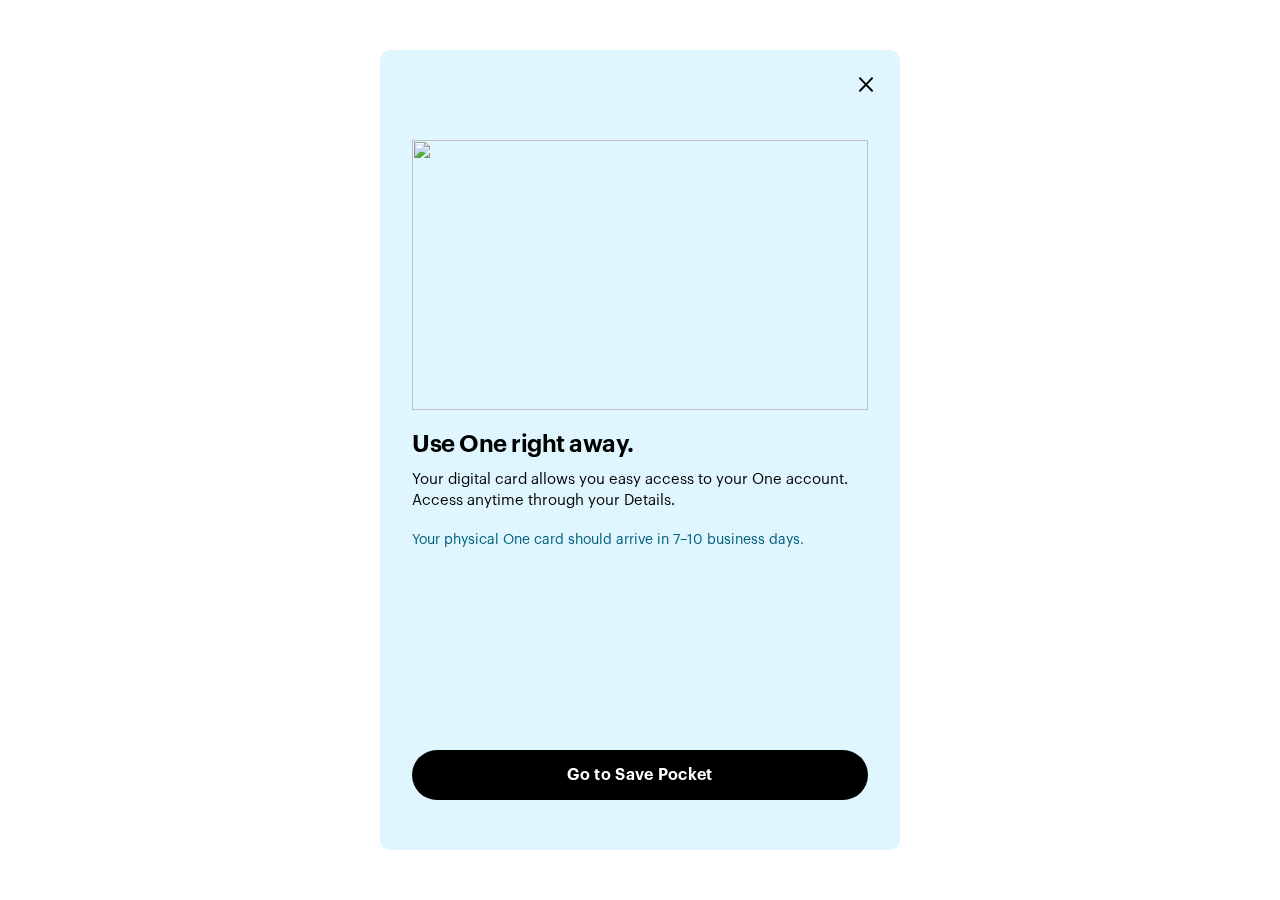
==== commit 2dbdfe00: "Add updated desktop files" ====
--- a/raw - desktop/4rows-1-2image/template.html
+++ b/raw - desktop/4rows-1-2image/template.html
@@ -4,6 +4,12 @@
 <head lang="en">
 	<meta charset="UTF-8" />
 	<meta name="viewport" content="width=device-width, initial-scale=1, maximum-scale=1" />
+	<script type="text/javascript">
+		function initializeSlick() {
+			!function(a){"use strict";"function"==typeof define&&define.amd?define(["jquery"],a):"undefined"!=typeof exports?module.exports=a(require("jquery")):a(jQuery)}(function(a){"use strict";var b=window.Slick||{};b=function(){function c(c,d){var f,e=this;e.defaults={accessibility:!0,adaptiveHeight:!1,appendArrows:a(c),appendDots:a(c),arrows:!0,asNavFor:null,prevArrow:'<button type="button" data-role="none" class="slick-prev" aria-label="Previous" tabindex="0" role="button">Previous</button>',nextArrow:'<button type="button" data-role="none" class="slick-next" aria-label="Next" tabindex="0" role="button">Next</button>',autoplay:!1,autoplaySpeed:3e3,centerMode:!1,centerPadding:"50px",cssEase:"ease",customPaging:function(b,c){return a('<button type="button" data-role="none" role="button" tabindex="0" />').text(c+1)},dots:!1,dotsClass:"slick-dots",draggable:!0,easing:"linear",edgeFriction:.35,fade:!1,focusOnSelect:!1,infinite:!0,initialSlide:0,lazyLoad:"ondemand",mobileFirst:!1,pauseOnHover:!0,pauseOnFocus:!0,pauseOnDotsHover:!1,respondTo:"window",responsive:null,rows:1,rtl:!1,slide:"",slidesPerRow:1,slidesToShow:1,slidesToScroll:1,speed:500,swipe:!0,swipeToSlide:!1,touchMove:!0,touchThreshold:5,useCSS:!0,useTransform:!0,variableWidth:!1,vertical:!1,verticalSwiping:!1,waitForAnimate:!0,zIndex:1e3},e.initials={animating:!1,dragging:!1,autoPlayTimer:null,currentDirection:0,currentLeft:null,currentSlide:0,direction:1,$dots:null,listWidth:null,listHeight:null,loadIndex:0,$nextArrow:null,$prevArrow:null,slideCount:null,slideWidth:null,$slideTrack:null,$slides:null,sliding:!1,slideOffset:0,swipeLeft:null,$list:null,touchObject:{},transformsEnabled:!1,unslicked:!1},a.extend(e,e.initials),e.activeBreakpoint=null,e.animType=null,e.animProp=null,e.breakpoints=[],e.breakpointSettings=[],e.cssTransitions=!1,e.focussed=!1,e.interrupted=!1,e.hidden="hidden",e.paused=!0,e.positionProp=null,e.respondTo=null,e.rowCount=1,e.shouldClick=!0,e.$slider=a(c),e.$slidesCache=null,e.transformType=null,e.transitionType=null,e.visibilityChange="visibilitychange",e.windowWidth=0,e.windowTimer=null,f=a(c).data("slick")||{},e.options=a.extend({},e.defaults,d,f),e.currentSlide=e.options.initialSlide,e.originalSettings=e.options,"undefined"!=typeof document.mozHidden?(e.hidden="mozHidden",e.visibilityChange="mozvisibilitychange"):"undefined"!=typeof document.webkitHidden&&(e.hidden="webkitHidden",e.visibilityChange="webkitvisibilitychange"),e.autoPlay=a.proxy(e.autoPlay,e),e.autoPlayClear=a.proxy(e.autoPlayClear,e),e.autoPlayIterator=a.proxy(e.autoPlayIterator,e),e.changeSlide=a.proxy(e.changeSlide,e),e.clickHandler=a.proxy(e.clickHandler,e),e.selectHandler=a.proxy(e.selectHandler,e),e.setPosition=a.proxy(e.setPosition,e),e.swipeHandler=a.proxy(e.swipeHandler,e),e.dragHandler=a.proxy(e.dragHandler,e),e.keyHandler=a.proxy(e.keyHandler,e),e.instanceUid=b++,e.htmlExpr=/^(?:\s*(<[\w\W]+>)[^>]*)$/,e.registerBreakpoints(),e.init(!0)}var b=0;return c}(),b.prototype.activateADA=function(){var a=this;a.$slideTrack.find(".slick-active").attr({"aria-hidden":"false"}).find("a, input, button, select").attr({tabindex:"0"})},b.prototype.addSlide=b.prototype.slickAdd=function(b,c,d){var e=this;if("boolean"==typeof c)d=c,c=null;else if(0>c||c>=e.slideCount)return!1;e.unload(),"number"==typeof c?0===c&&0===e.$slides.length?a(b).appendTo(e.$slideTrack):d?a(b).insertBefore(e.$slides.eq(c)):a(b).insertAfter(e.$slides.eq(c)):d===!0?a(b).prependTo(e.$slideTrack):a(b).appendTo(e.$slideTrack),e.$slides=e.$slideTrack.children(this.options.slide),e.$slideTrack.children(this.options.slide).detach(),e.$slideTrack.append(e.$slides),e.$slides.each(function(b,c){a(c).attr("data-slick-index",b)}),e.$slidesCache=e.$slides,e.reinit()},b.prototype.animateHeight=function(){var a=this;if(1===a.options.slidesToShow&&a.options.adaptiveHeight===!0&&a.options.vertical===!1){var b=a.$slides.eq(a.currentSlide).outerHeight(!0);a.$list.animate({height:b},a.options.speed)}},b.prototype.animateSlide=function(b,c){var d={},e=this;e.animateHeight(),e.options.rtl===!0&&e.options.vertical===!1&&(b=-b),e.transformsEnabled===!1?e.options.vertical===!1?e.$slideTrack.animate({left:b},e.options.speed,e.options.easing,c):e.$slideTrack.animate({top:b},e.options.speed,e.options.easing,c):e.cssTransitions===!1?(e.options.rtl===!0&&(e.currentLeft=-e.currentLeft),a({animStart:e.currentLeft}).animate({animStart:b},{duration:e.options.speed,easing:e.options.easing,step:function(a){a=Math.ceil(a),e.options.vertical===!1?(d[e.animType]="translate("+a+"px, 0px)",e.$slideTrack.css(d)):(d[e.animType]="translate(0px,"+a+"px)",e.$slideTrack.css(d))},complete:function(){c&&c.call()}})):(e.applyTransition(),b=Math.ceil(b),e.options.vertical===!1?d[e.animType]="translate3d("+b+"px, 0px, 0px)":d[e.animType]="translate3d(0px,"+b+"px, 0px)",e.$slideTrack.css(d),c&&setTimeout(function(){e.disableTransition(),c.call()},e.options.speed))},b.prototype.getNavTarget=function(){var b=this,c=b.options.asNavFor;return c&&null!==c&&(c=a(c).not(b.$slider)),c},b.prototype.asNavFor=function(b){var c=this,d=c.getNavTarget();null!==d&&"object"==typeof d&&d.each(function(){var c=a(this).slick("getSlick");c.unslicked||c.slideHandler(b,!0)})},b.prototype.applyTransition=function(a){var b=this,c={};b.options.fade===!1?c[b.transitionType]=b.transformType+" "+b.options.speed+"ms "+b.options.cssEase:c[b.transitionType]="opacity "+b.options.speed+"ms "+b.options.cssEase,b.options.fade===!1?b.$slideTrack.css(c):b.$slides.eq(a).css(c)},b.prototype.autoPlay=function(){var a=this;a.autoPlayClear(),a.slideCount>a.options.slidesToShow&&(a.autoPlayTimer=setInterval(a.autoPlayIterator,a.options.autoplaySpeed))},b.prototype.autoPlayClear=function(){var a=this;a.autoPlayTimer&&clearInterval(a.autoPlayTimer)},b.prototype.autoPlayIterator=function(){var a=this,b=a.currentSlide+a.options.slidesToScroll;a.paused||a.interrupted||a.focussed||(a.options.infinite===!1&&(1===a.direction&&a.currentSlide+1===a.slideCount-1?a.direction=0:0===a.direction&&(b=a.currentSlide-a.options.slidesToScroll,a.currentSlide-1===0&&(a.direction=1))),a.slideHandler(b))},b.prototype.buildArrows=function(){var b=this;b.options.arrows===!0&&(b.$prevArrow=a(b.options.prevArrow).addClass("slick-arrow"),b.$nextArrow=a(b.options.nextArrow).addClass("slick-arrow"),b.slideCount>b.options.slidesToShow?(b.$prevArrow.removeClass("slick-hidden").removeAttr("aria-hidden tabindex"),b.$nextArrow.removeClass("slick-hidden").removeAttr("aria-hidden tabindex"),b.htmlExpr.test(b.options.prevArrow)&&b.$prevArrow.prependTo(b.options.appendArrows),b.htmlExpr.test(b.options.nextArrow)&&b.$nextArrow.appendTo(b.options.appendArrows),b.options.infinite!==!0&&b.$prevArrow.addClass("slick-disabled").attr("aria-disabled","true")):b.$prevArrow.add(b.$nextArrow).addClass("slick-hidden").attr({"aria-disabled":"true",tabindex:"-1"}))},b.prototype.buildDots=function(){var c,d,b=this;if(b.options.dots===!0&&b.slideCount>b.options.slidesToShow){for(b.$slider.addClass("slick-dotted"),d=a("<ul />").addClass(b.options.dotsClass),c=0;c<=b.getDotCount();c+=1)d.append(a("<li />").append(b.options.customPaging.call(this,b,c)));b.$dots=d.appendTo(b.options.appendDots),b.$dots.find("li").first().addClass("slick-active").attr("aria-hidden","false")}},b.prototype.buildOut=function(){var b=this;b.$slides=b.$slider.children(b.options.slide+":not(.slick-cloned)").addClass("slick-slide"),b.slideCount=b.$slides.length,b.$slides.each(function(b,c){a(c).attr("data-slick-index",b).data("originalStyling",a(c).attr("style")||"")}),b.$slider.addClass("slick-slider"),b.$slideTrack=0===b.slideCount?a('<div class="slick-track"/>').appendTo(b.$slider):b.$slides.wrapAll('<div class="slick-track"/>').parent(),b.$list=b.$slideTrack.wrap('<div aria-live="polite" class="slick-list"/>').parent(),b.$slideTrack.css("opacity",0),(b.options.centerMode===!0||b.options.swipeToSlide===!0)&&(b.options.slidesToScroll=1),a("img[data-lazy]",b.$slider).not("[src]").addClass("slick-loading"),b.setupInfinite(),b.buildArrows(),b.buildDots(),b.updateDots(),b.setSlideClasses("number"==typeof b.currentSlide?b.currentSlide:0),b.options.draggable===!0&&b.$list.addClass("draggable")},b.prototype.buildRows=function(){var b,c,d,e,f,g,h,a=this;if(e=document.createDocumentFragment(),g=a.$slider.children(),a.options.rows>1){for(h=a.options.slidesPerRow*a.options.rows,f=Math.ceil(g.length/h),b=0;f>b;b++){var i=document.createElement("div");for(c=0;c<a.options.rows;c++){var j=document.createElement("div");for(d=0;d<a.options.slidesPerRow;d++){var k=b*h+(c*a.options.slidesPerRow+d);g.get(k)&&j.appendChild(g.get(k))}i.appendChild(j)}e.appendChild(i)}a.$slider.empty().append(e),a.$slider.children().children().children().css({width:100/a.options.slidesPerRow+"%",display:"inline-block"})}},b.prototype.checkResponsive=function(b,c){var e,f,g,d=this,h=!1,i=d.$slider.width(),j=window.innerWidth||a(window).width();if("window"===d.respondTo?g=j:"slider"===d.respondTo?g=i:"min"===d.respondTo&&(g=Math.min(j,i)),d.options.responsive&&d.options.responsive.length&&null!==d.options.responsive){f=null;for(e in d.breakpoints)d.breakpoints.hasOwnProperty(e)&&(d.originalSettings.mobileFirst===!1?g<d.breakpoints[e]&&(f=d.breakpoints[e]):g>d.breakpoints[e]&&(f=d.breakpoints[e]));null!==f?null!==d.activeBreakpoint?(f!==d.activeBreakpoint||c)&&(d.activeBreakpoint=f,"unslick"===d.breakpointSettings[f]?d.unslick(f):(d.options=a.extend({},d.originalSettings,d.breakpointSettings[f]),b===!0&&(d.currentSlide=d.options.initialSlide),d.refresh(b)),h=f):(d.activeBreakpoint=f,"unslick"===d.breakpointSettings[f]?d.unslick(f):(d.options=a.extend({},d.originalSettings,d.breakpointSettings[f]),b===!0&&(d.currentSlide=d.options.initialSlide),d.refresh(b)),h=f):null!==d.activeBreakpoint&&(d.activeBreakpoint=null,d.options=d.originalSettings,b===!0&&(d.currentSlide=d.options.initialSlide),d.refresh(b),h=f),b||h===!1||d.$slider.trigger("breakpoint",[d,h])}},b.prototype.changeSlide=function(b,c){var f,g,h,d=this,e=a(b.currentTarget);switch(e.is("a")&&b.preventDefault(),e.is("li")||(e=e.closest("li")),h=d.slideCount%d.options.slidesToScroll!==0,f=h?0:(d.slideCount-d.currentSlide)%d.options.slidesToScroll,b.data.message){case"previous":g=0===f?d.options.slidesToScroll:d.options.slidesToShow-f,d.slideCount>d.options.slidesToShow&&d.slideHandler(d.currentSlide-g,!1,c);break;case"next":g=0===f?d.options.slidesToScroll:f,d.slideCount>d.options.slidesToShow&&d.slideHandler(d.currentSlide+g,!1,c);break;case"index":var i=0===b.data.index?0:b.data.index||e.index()*d.options.slidesToScroll;d.slideHandler(d.checkNavigable(i),!1,c),e.children().trigger("focus");break;default:return}},b.prototype.checkNavigable=function(a){var c,d,b=this;if(c=b.getNavigableIndexes(),d=0,a>c[c.length-1])a=c[c.length-1];else for(var e in c){if(a<c[e]){a=d;break}d=c[e]}return a},b.prototype.cleanUpEvents=function(){var b=this;b.options.dots&&null!==b.$dots&&a("li",b.$dots).off("click.slick",b.changeSlide).off("mouseenter.slick",a.proxy(b.interrupt,b,!0)).off("mouseleave.slick",a.proxy(b.interrupt,b,!1)),b.$slider.off("focus.slick blur.slick"),b.options.arrows===!0&&b.slideCount>b.options.slidesToShow&&(b.$prevArrow&&b.$prevArrow.off("click.slick",b.changeSlide),b.$nextArrow&&b.$nextArrow.off("click.slick",b.changeSlide)),b.$list.off("touchstart.slick mousedown.slick",b.swipeHandler),b.$list.off("touchmove.slick mousemove.slick",b.swipeHandler),b.$list.off("touchend.slick mouseup.slick",b.swipeHandler),b.$list.off("touchcancel.slick mouseleave.slick",b.swipeHandler),b.$list.off("click.slick",b.clickHandler),a(document).off(b.visibilityChange,b.visibility),b.cleanUpSlideEvents(),b.options.accessibility===!0&&b.$list.off("keydown.slick",b.keyHandler),b.options.focusOnSelect===!0&&a(b.$slideTrack).children().off("click.slick",b.selectHandler),a(window).off("orientationchange.slick.slick-"+b.instanceUid,b.orientationChange),a(window).off("resize.slick.slick-"+b.instanceUid,b.resize),a("[draggable!=true]",b.$slideTrack).off("dragstart",b.preventDefault),a(window).off("load.slick.slick-"+b.instanceUid,b.setPosition),a(document).off("ready.slick.slick-"+b.instanceUid,b.setPosition)},b.prototype.cleanUpSlideEvents=function(){var b=this;b.$list.off("mouseenter.slick",a.proxy(b.interrupt,b,!0)),b.$list.off("mouseleave.slick",a.proxy(b.interrupt,b,!1))},b.prototype.cleanUpRows=function(){var b,a=this;a.options.rows>1&&(b=a.$slides.children().children(),b.removeAttr("style"),a.$slider.empty().append(b))},b.prototype.clickHandler=function(a){var b=this;b.shouldClick===!1&&(a.stopImmediatePropagation(),a.stopPropagation(),a.preventDefault())},b.prototype.destroy=function(b){var c=this;c.autoPlayClear(),c.touchObject={},c.cleanUpEvents(),a(".slick-cloned",c.$slider).detach(),c.$dots&&c.$dots.remove(),c.$prevArrow&&c.$prevArrow.length&&(c.$prevArrow.removeClass("slick-disabled slick-arrow slick-hidden").removeAttr("aria-hidden aria-disabled tabindex").css("display",""),c.htmlExpr.test(c.options.prevArrow)&&c.$prevArrow.remove()),c.$nextArrow&&c.$nextArrow.length&&(c.$nextArrow.removeClass("slick-disabled slick-arrow slick-hidden").removeAttr("aria-hidden aria-disabled tabindex").css("display",""),c.htmlExpr.test(c.options.nextArrow)&&c.$nextArrow.remove()),c.$slides&&(c.$slides.removeClass("slick-slide slick-active slick-center slick-visible slick-current").removeAttr("aria-hidden").removeAttr("data-slick-index").each(function(){a(this).attr("style",a(this).data("originalStyling"))}),c.$slideTrack.children(this.options.slide).detach(),c.$slideTrack.detach(),c.$list.detach(),c.$slider.append(c.$slides)),c.cleanUpRows(),c.$slider.removeClass("slick-slider"),c.$slider.removeClass("slick-initialized"),c.$slider.removeClass("slick-dotted"),c.unslicked=!0,b||c.$slider.trigger("destroy",[c])},b.prototype.disableTransition=function(a){var b=this,c={};c[b.transitionType]="",b.options.fade===!1?b.$slideTrack.css(c):b.$slides.eq(a).css(c)},b.prototype.fadeSlide=function(a,b){var c=this;c.cssTransitions===!1?(c.$slides.eq(a).css({zIndex:c.options.zIndex}),c.$slides.eq(a).animate({opacity:1},c.options.speed,c.options.easing,b)):(c.applyTransition(a),c.$slides.eq(a).css({opacity:1,zIndex:c.options.zIndex}),b&&setTimeout(function(){c.disableTransition(a),b.call()},c.options.speed))},b.prototype.fadeSlideOut=function(a){var b=this;b.cssTransitions===!1?b.$slides.eq(a).animate({opacity:0,zIndex:b.options.zIndex-2},b.options.speed,b.options.easing):(b.applyTransition(a),b.$slides.eq(a).css({opacity:0,zIndex:b.options.zIndex-2}))},b.prototype.filterSlides=b.prototype.slickFilter=function(a){var b=this;null!==a&&(b.$slidesCache=b.$slides,b.unload(),b.$slideTrack.children(this.options.slide).detach(),b.$slidesCache.filter(a).appendTo(b.$slideTrack),b.reinit())},b.prototype.focusHandler=function(){var b=this;b.$slider.off("focus.slick blur.slick").on("focus.slick blur.slick","*:not(.slick-arrow)",function(c){c.stopImmediatePropagation();var d=a(this);setTimeout(function(){b.options.pauseOnFocus&&(b.focussed=d.is(":focus"),b.autoPlay())},0)})},b.prototype.getCurrent=b.prototype.slickCurrentSlide=function(){var a=this;return a.currentSlide},b.prototype.getDotCount=function(){var a=this,b=0,c=0,d=0;if(a.options.infinite===!0)for(;b<a.slideCount;)++d,b=c+a.options.slidesToScroll,c+=a.options.slidesToScroll<=a.options.slidesToShow?a.options.slidesToScroll:a.options.slidesToShow;else if(a.options.centerMode===!0)d=a.slideCount;else if(a.options.asNavFor)for(;b<a.slideCount;)++d,b=c+a.options.slidesToScroll,c+=a.options.slidesToScroll<=a.options.slidesToShow?a.options.slidesToScroll:a.options.slidesToShow;else d=1+Math.ceil((a.slideCount-a.options.slidesToShow)/a.options.slidesToScroll);return d-1},b.prototype.getLeft=function(a){var c,d,f,b=this,e=0;return b.slideOffset=0,d=b.$slides.first().outerHeight(!0),b.options.infinite===!0?(b.slideCount>b.options.slidesToShow&&(b.slideOffset=b.slideWidth*b.options.slidesToShow*-1,e=d*b.options.slidesToShow*-1),b.slideCount%b.options.slidesToScroll!==0&&a+b.options.slidesToScroll>b.slideCount&&b.slideCount>b.options.slidesToShow&&(a>b.slideCount?(b.slideOffset=(b.options.slidesToShow-(a-b.slideCount))*b.slideWidth*-1,e=(b.options.slidesToShow-(a-b.slideCount))*d*-1):(b.slideOffset=b.slideCount%b.options.slidesToScroll*b.slideWidth*-1,e=b.slideCount%b.options.slidesToScroll*d*-1))):a+b.options.slidesToShow>b.slideCount&&(b.slideOffset=(a+b.options.slidesToShow-b.slideCount)*b.slideWidth,e=(a+b.options.slidesToShow-b.slideCount)*d),b.slideCount<=b.options.slidesToShow&&(b.slideOffset=0,e=0),b.options.centerMode===!0&&b.options.infinite===!0?b.slideOffset+=b.slideWidth*Math.floor(b.options.slidesToShow/2)-b.slideWidth:b.options.centerMode===!0&&(b.slideOffset=0,b.slideOffset+=b.slideWidth*Math.floor(b.options.slidesToShow/2)),c=b.options.vertical===!1?a*b.slideWidth*-1+b.slideOffset:a*d*-1+e,b.options.variableWidth===!0&&(f=b.slideCount<=b.options.slidesToShow||b.options.infinite===!1?b.$slideTrack.children(".slick-slide").eq(a):b.$slideTrack.children(".slick-slide").eq(a+b.options.slidesToShow),c=b.options.rtl===!0?f[0]?-1*(b.$slideTrack.width()-f[0].offsetLeft-f.width()):0:f[0]?-1*f[0].offsetLeft:0,b.options.centerMode===!0&&(f=b.slideCount<=b.options.slidesToShow||b.options.infinite===!1?b.$slideTrack.children(".slick-slide").eq(a):b.$slideTrack.children(".slick-slide").eq(a+b.options.slidesToShow+1),c=b.options.rtl===!0?f[0]?-1*(b.$slideTrack.width()-f[0].offsetLeft-f.width()):0:f[0]?-1*f[0].offsetLeft:0,c+=(b.$list.width()-f.outerWidth())/2)),c},b.prototype.getOption=b.prototype.slickGetOption=function(a){var b=this;return b.options[a]},b.prototype.getNavigableIndexes=function(){var e,a=this,b=0,c=0,d=[];for(a.options.infinite===!1?e=a.slideCount:(b=-1*a.options.slidesToScroll,c=-1*a.options.slidesToScroll,e=2*a.slideCount);e>b;)d.push(b),b=c+a.options.slidesToScroll,c+=a.options.slidesToScroll<=a.options.slidesToShow?a.options.slidesToScroll:a.options.slidesToShow;return d},b.prototype.getSlick=function(){return this},b.prototype.getSlideCount=function(){var c,d,e,b=this;return e=b.options.centerMode===!0?b.slideWidth*Math.floor(b.options.slidesToShow/2):0,b.options.swipeToSlide===!0?(b.$slideTrack.find(".slick-slide").each(function(c,f){return f.offsetLeft-e+a(f).outerWidth()/2>-1*b.swipeLeft?(d=f,!1):void 0}),c=Math.abs(a(d).attr("data-slick-index")-b.currentSlide)||1):b.options.slidesToScroll},b.prototype.goTo=b.prototype.slickGoTo=function(a,b){var c=this;c.changeSlide({data:{message:"index",index:parseInt(a)}},b)},b.prototype.init=function(b){var c=this;a(c.$slider).hasClass("slick-initialized")||(a(c.$slider).addClass("slick-initialized"),c.buildRows(),c.buildOut(),c.setProps(),c.startLoad(),c.loadSlider(),c.initializeEvents(),c.updateArrows(),c.updateDots(),c.checkResponsive(!0),c.focusHandler()),b&&c.$slider.trigger("init",[c]),c.options.accessibility===!0&&c.initADA(),c.options.autoplay&&(c.paused=!1,c.autoPlay())},b.prototype.initADA=function(){var b=this;b.$slides.add(b.$slideTrack.find(".slick-cloned")).attr({"aria-hidden":"true",tabindex:"-1"}).find("a, input, button, select").attr({tabindex:"-1"}),b.$slideTrack.attr("role","listbox"),b.$slides.not(b.$slideTrack.find(".slick-cloned")).each(function(c){a(this).attr({role:"option","aria-describedby":"slick-slide"+b.instanceUid+c})}),null!==b.$dots&&b.$dots.attr("role","tablist").find("li").each(function(c){a(this).attr({role:"presentation","aria-selected":"false","aria-controls":"navigation"+b.instanceUid+c,id:"slick-slide"+b.instanceUid+c})}).first().attr("aria-selected","true").end().find("button").attr("role","button").end().closest("div").attr("role","toolbar"),b.activateADA()},b.prototype.initArrowEvents=function(){var a=this;a.options.arrows===!0&&a.slideCount>a.options.slidesToShow&&(a.$prevArrow.off("click.slick").on("click.slick",{message:"previous"},a.changeSlide),a.$nextArrow.off("click.slick").on("click.slick",{message:"next"},a.changeSlide))},b.prototype.initDotEvents=function(){var b=this;b.options.dots===!0&&b.slideCount>b.options.slidesToShow&&a("li",b.$dots).on("click.slick",{message:"index"},b.changeSlide),b.options.dots===!0&&b.options.pauseOnDotsHover===!0&&a("li",b.$dots).on("mouseenter.slick",a.proxy(b.interrupt,b,!0)).on("mouseleave.slick",a.proxy(b.interrupt,b,!1))},b.prototype.initSlideEvents=function(){var b=this;b.options.pauseOnHover&&(b.$list.on("mouseenter.slick",a.proxy(b.interrupt,b,!0)),b.$list.on("mouseleave.slick",a.proxy(b.interrupt,b,!1)))},b.prototype.initializeEvents=function(){var b=this;b.initArrowEvents(),b.initDotEvents(),b.initSlideEvents(),b.$list.on("touchstart.slick mousedown.slick",{action:"start"},b.swipeHandler),b.$list.on("touchmove.slick mousemove.slick",{action:"move"},b.swipeHandler),b.$list.on("touchend.slick mouseup.slick",{action:"end"},b.swipeHandler),b.$list.on("touchcancel.slick mouseleave.slick",{action:"end"},b.swipeHandler),b.$list.on("click.slick",b.clickHandler),a(document).on(b.visibilityChange,a.proxy(b.visibility,b)),b.options.accessibility===!0&&b.$list.on("keydown.slick",b.keyHandler),b.options.focusOnSelect===!0&&a(b.$slideTrack).children().on("click.slick",b.selectHandler),a(window).on("orientationchange.slick.slick-"+b.instanceUid,a.proxy(b.orientationChange,b)),a(window).on("resize.slick.slick-"+b.instanceUid,a.proxy(b.resize,b)),a("[draggable!=true]",b.$slideTrack).on("dragstart",b.preventDefault),a(window).on("load.slick.slick-"+b.instanceUid,b.setPosition),a(document).on("ready.slick.slick-"+b.instanceUid,b.setPosition)},b.prototype.initUI=function(){var a=this;a.options.arrows===!0&&a.slideCount>a.options.slidesToShow&&(a.$prevArrow.show(),a.$nextArrow.show()),a.options.dots===!0&&a.slideCount>a.options.slidesToShow&&a.$dots.show()},b.prototype.keyHandler=function(a){var b=this;a.target.tagName.match("TEXTAREA|INPUT|SELECT")||(37===a.keyCode&&b.options.accessibility===!0?b.changeSlide({data:{message:b.options.rtl===!0?"next":"previous"}}):39===a.keyCode&&b.options.accessibility===!0&&b.changeSlide({data:{message:b.options.rtl===!0?"previous":"next"}}))},b.prototype.lazyLoad=function(){function g(c){a("img[data-lazy]",c).each(function(){var c=a(this),d=a(this).attr("data-lazy"),e=document.createElement("img");e.onload=function(){c.animate({opacity:0},100,function(){c.attr("src",d).animate({opacity:1},200,function(){c.removeAttr("data-lazy").removeClass("slick-loading")}),b.$slider.trigger("lazyLoaded",[b,c,d])})},e.onerror=function(){c.removeAttr("data-lazy").removeClass("slick-loading").addClass("slick-lazyload-error"),b.$slider.trigger("lazyLoadError",[b,c,d])},e.src=d})}var c,d,e,f,b=this;b.options.centerMode===!0?b.options.infinite===!0?(e=b.currentSlide+(b.options.slidesToShow/2+1),f=e+b.options.slidesToShow+2):(e=Math.max(0,b.currentSlide-(b.options.slidesToShow/2+1)),f=2+(b.options.slidesToShow/2+1)+b.currentSlide):(e=b.options.infinite?b.options.slidesToShow+b.currentSlide:b.currentSlide,f=Math.ceil(e+b.options.slidesToShow),b.options.fade===!0&&(e>0&&e--,f<=b.slideCount&&f++)),c=b.$slider.find(".slick-slide").slice(e,f),g(c),b.slideCount<=b.options.slidesToShow?(d=b.$slider.find(".slick-slide"),g(d)):b.currentSlide>=b.slideCount-b.options.slidesToShow?(d=b.$slider.find(".slick-cloned").slice(0,b.options.slidesToShow),g(d)):0===b.currentSlide&&(d=b.$slider.find(".slick-cloned").slice(-1*b.options.slidesToShow),g(d))},b.prototype.loadSlider=function(){var a=this;a.setPosition(),a.$slideTrack.css({opacity:1}),a.$slider.removeClass("slick-loading"),a.initUI(),"progressive"===a.options.lazyLoad&&a.progressiveLazyLoad()},b.prototype.next=b.prototype.slickNext=function(){var a=this;a.changeSlide({data:{message:"next"}})},b.prototype.orientationChange=function(){var a=this;a.checkResponsive(),a.setPosition()},b.prototype.pause=b.prototype.slickPause=function(){var a=this;a.autoPlayClear(),a.paused=!0},b.prototype.play=b.prototype.slickPlay=function(){var a=this;a.autoPlay(),a.options.autoplay=!0,a.paused=!1,a.focussed=!1,a.interrupted=!1},b.prototype.postSlide=function(a){var b=this;b.unslicked||(b.$slider.trigger("afterChange",[b,a]),b.animating=!1,b.setPosition(),b.swipeLeft=null,b.options.autoplay&&b.autoPlay(),b.options.accessibility===!0&&b.initADA())},b.prototype.prev=b.prototype.slickPrev=function(){var a=this;a.changeSlide({data:{message:"previous"}})},b.prototype.preventDefault=function(a){a.preventDefault()},b.prototype.progressiveLazyLoad=function(b){b=b||1;var e,f,g,c=this,d=a("img[data-lazy]",c.$slider);d.length?(e=d.first(),f=e.attr("data-lazy"),g=document.createElement("img"),g.onload=function(){e.attr("src",f).removeAttr("data-lazy").removeClass("slick-loading"),c.options.adaptiveHeight===!0&&c.setPosition(),c.$slider.trigger("lazyLoaded",[c,e,f]),c.progressiveLazyLoad()},g.onerror=function(){3>b?setTimeout(function(){c.progressiveLazyLoad(b+1)},500):(e.removeAttr("data-lazy").removeClass("slick-loading").addClass("slick-lazyload-error"),c.$slider.trigger("lazyLoadError",[c,e,f]),c.progressiveLazyLoad())},g.src=f):c.$slider.trigger("allImagesLoaded",[c])},b.prototype.refresh=function(b){var d,e,c=this;e=c.slideCount-c.options.slidesToShow,!c.options.infinite&&c.currentSlide>e&&(c.currentSlide=e),c.slideCount<=c.options.slidesToShow&&(c.currentSlide=0),d=c.currentSlide,c.destroy(!0),a.extend(c,c.initials,{currentSlide:d}),c.init(),b||c.changeSlide({data:{message:"index",index:d}},!1)},b.prototype.registerBreakpoints=function(){var c,d,e,b=this,f=b.options.responsive||null;if("array"===a.type(f)&&f.length){b.respondTo=b.options.respondTo||"window";for(c in f)if(e=b.breakpoints.length-1,d=f[c].breakpoint,f.hasOwnProperty(c)){for(;e>=0;)b.breakpoints[e]&&b.breakpoints[e]===d&&b.breakpoints.splice(e,1),e--;b.breakpoints.push(d),b.breakpointSettings[d]=f[c].settings}b.breakpoints.sort(function(a,c){return b.options.mobileFirst?a-c:c-a})}},b.prototype.reinit=function(){var b=this;b.$slides=b.$slideTrack.children(b.options.slide).addClass("slick-slide"),b.slideCount=b.$slides.length,b.currentSlide>=b.slideCount&&0!==b.currentSlide&&(b.currentSlide=b.currentSlide-b.options.slidesToScroll),b.slideCount<=b.options.slidesToShow&&(b.currentSlide=0),b.registerBreakpoints(),b.setProps(),b.setupInfinite(),b.buildArrows(),b.updateArrows(),b.initArrowEvents(),b.buildDots(),b.updateDots(),b.initDotEvents(),b.cleanUpSlideEvents(),b.initSlideEvents(),b.checkResponsive(!1,!0),b.options.focusOnSelect===!0&&a(b.$slideTrack).children().on("click.slick",b.selectHandler),b.setSlideClasses("number"==typeof b.currentSlide?b.currentSlide:0),b.setPosition(),b.focusHandler(),b.paused=!b.options.autoplay,b.autoPlay(),b.$slider.trigger("reInit",[b])},b.prototype.resize=function(){var b=this;a(window).width()!==b.windowWidth&&(clearTimeout(b.windowDelay),b.windowDelay=window.setTimeout(function(){b.windowWidth=a(window).width(),b.checkResponsive(),b.unslicked||b.setPosition()},50))},b.prototype.removeSlide=b.prototype.slickRemove=function(a,b,c){var d=this;return"boolean"==typeof a?(b=a,a=b===!0?0:d.slideCount-1):a=b===!0?--a:a,d.slideCount<1||0>a||a>d.slideCount-1?!1:(d.unload(),c===!0?d.$slideTrack.children().remove():d.$slideTrack.children(this.options.slide).eq(a).remove(),d.$slides=d.$slideTrack.children(this.options.slide),d.$slideTrack.children(this.options.slide).detach(),d.$slideTrack.append(d.$slides),d.$slidesCache=d.$slides,void d.reinit())},b.prototype.setCSS=function(a){var d,e,b=this,c={};b.options.rtl===!0&&(a=-a),d="left"==b.positionProp?Math.ceil(a)+"px":"0px",e="top"==b.positionProp?Math.ceil(a)+"px":"0px",c[b.positionProp]=a,b.transformsEnabled===!1?b.$slideTrack.css(c):(c={},b.cssTransitions===!1?(c[b.animType]="translate("+d+", "+e+")",b.$slideTrack.css(c)):(c[b.animType]="translate3d("+d+", "+e+", 0px)",b.$slideTrack.css(c)))},b.prototype.setDimensions=function(){var a=this;a.options.vertical===!1?a.options.centerMode===!0&&a.$list.css({padding:"0px "+a.options.centerPadding}):(a.$list.height(a.$slides.first().outerHeight(!0)*a.options.slidesToShow),a.options.centerMode===!0&&a.$list.css({padding:a.options.centerPadding+" 0px"})),a.listWidth=a.$list.width(),a.listHeight=a.$list.height(),a.options.vertical===!1&&a.options.variableWidth===!1?(a.slideWidth=Math.ceil(a.listWidth/a.options.slidesToShow),a.$slideTrack.width(Math.ceil(a.slideWidth*a.$slideTrack.children(".slick-slide").length))):a.options.variableWidth===!0?a.$slideTrack.width(5e3*a.slideCount):(a.slideWidth=Math.ceil(a.listWidth),a.$slideTrack.height(Math.ceil(a.$slides.first().outerHeight(!0)*a.$slideTrack.children(".slick-slide").length)));var b=a.$slides.first().outerWidth(!0)-a.$slides.first().width();a.options.variableWidth===!1&&a.$slideTrack.children(".slick-slide").width(a.slideWidth-b)},b.prototype.setFade=function(){var c,b=this;b.$slides.each(function(d,e){c=b.slideWidth*d*-1,b.options.rtl===!0?a(e).css({position:"relative",right:c,top:0,zIndex:b.options.zIndex-2,opacity:0}):a(e).css({position:"relative",left:c,top:0,zIndex:b.options.zIndex-2,opacity:0})}),b.$slides.eq(b.currentSlide).css({zIndex:b.options.zIndex-1,opacity:1})},b.prototype.setHeight=function(){var a=this;if(1===a.options.slidesToShow&&a.options.adaptiveHeight===!0&&a.options.vertical===!1){var b=a.$slides.eq(a.currentSlide).outerHeight(!0);a.$list.css("height",b)}},b.prototype.setOption=b.prototype.slickSetOption=function(){var c,d,e,f,h,b=this,g=!1;if("object"===a.type(arguments[0])?(e=arguments[0],g=arguments[1],h="multiple"):"string"===a.type(arguments[0])&&(e=arguments[0],f=arguments[1],g=arguments[2],"responsive"===arguments[0]&&"array"===a.type(arguments[1])?h="responsive":"undefined"!=typeof arguments[1]&&(h="single")),"single"===h)b.options[e]=f;else if("multiple"===h)a.each(e,function(a,c){b.options[a]=c});else if("responsive"===h)for(d in f)if("array"!==a.type(b.options.responsive))b.options.responsive=[f[d]];else{for(c=b.options.responsive.length-1;c>=0;)b.options.responsive[c].breakpoint===f[d].breakpoint&&b.options.responsive.splice(c,1),c--;b.options.responsive.push(f[d])}g&&(b.unload(),b.reinit())},b.prototype.setPosition=function(){var a=this;a.setDimensions(),a.setHeight(),a.options.fade===!1?a.setCSS(a.getLeft(a.currentSlide)):a.setFade(),a.$slider.trigger("setPosition",[a])},b.prototype.setProps=function(){var a=this,b=document.body.style;a.positionProp=a.options.vertical===!0?"top":"left","top"===a.positionProp?a.$slider.addClass("slick-vertical"):a.$slider.removeClass("slick-vertical"),(void 0!==b.WebkitTransition||void 0!==b.MozTransition||void 0!==b.msTransition)&&a.options.useCSS===!0&&(a.cssTransitions=!0),a.options.fade&&("number"==typeof a.options.zIndex?a.options.zIndex<3&&(a.options.zIndex=3):a.options.zIndex=a.defaults.zIndex),void 0!==b.OTransform&&(a.animType="OTransform",a.transformType="-o-transform",a.transitionType="OTransition",void 0===b.perspectiveProperty&&void 0===b.webkitPerspective&&(a.animType=!1)),void 0!==b.MozTransform&&(a.animType="MozTransform",a.transformType="-moz-transform",a.transitionType="MozTransition",void 0===b.perspectiveProperty&&void 0===b.MozPerspective&&(a.animType=!1)),void 0!==b.webkitTransform&&(a.animType="webkitTransform",a.transformType="-webkit-transform",a.transitionType="webkitTransition",void 0===b.perspectiveProperty&&void 0===b.webkitPerspective&&(a.animType=!1)),void 0!==b.msTransform&&(a.animType="msTransform",a.transformType="-ms-transform",a.transitionType="msTransition",void 0===b.msTransform&&(a.animType=!1)),void 0!==b.transform&&a.animType!==!1&&(a.animType="transform",a.transformType="transform",a.transitionType="transition"),a.transformsEnabled=a.options.useTransform&&null!==a.animType&&a.animType!==!1},b.prototype.setSlideClasses=function(a){var c,d,e,f,b=this;d=b.$slider.find(".slick-slide").removeClass("slick-active slick-center slick-current").attr("aria-hidden","true"),b.$slides.eq(a).addClass("slick-current"),b.options.centerMode===!0?(c=Math.floor(b.options.slidesToShow/2),b.options.infinite===!0&&(a>=c&&a<=b.slideCount-1-c?b.$slides.slice(a-c,a+c+1).addClass("slick-active").attr("aria-hidden","false"):(e=b.options.slidesToShow+a,
+			d.slice(e-c+1,e+c+2).addClass("slick-active").attr("aria-hidden","false")),0===a?d.eq(d.length-1-b.options.slidesToShow).addClass("slick-center"):a===b.slideCount-1&&d.eq(b.options.slidesToShow).addClass("slick-center")),b.$slides.eq(a).addClass("slick-center")):a>=0&&a<=b.slideCount-b.options.slidesToShow?b.$slides.slice(a,a+b.options.slidesToShow).addClass("slick-active").attr("aria-hidden","false"):d.length<=b.options.slidesToShow?d.addClass("slick-active").attr("aria-hidden","false"):(f=b.slideCount%b.options.slidesToShow,e=b.options.infinite===!0?b.options.slidesToShow+a:a,b.options.slidesToShow==b.options.slidesToScroll&&b.slideCount-a<b.options.slidesToShow?d.slice(e-(b.options.slidesToShow-f),e+f).addClass("slick-active").attr("aria-hidden","false"):d.slice(e,e+b.options.slidesToShow).addClass("slick-active").attr("aria-hidden","false")),"ondemand"===b.options.lazyLoad&&b.lazyLoad()},b.prototype.setupInfinite=function(){var c,d,e,b=this;if(b.options.fade===!0&&(b.options.centerMode=!1),b.options.infinite===!0&&b.options.fade===!1&&(d=null,b.slideCount>b.options.slidesToShow)){for(e=b.options.centerMode===!0?b.options.slidesToShow+1:b.options.slidesToShow,c=b.slideCount;c>b.slideCount-e;c-=1)d=c-1,a(b.$slides[d]).clone(!0).attr("id","").attr("data-slick-index",d-b.slideCount).prependTo(b.$slideTrack).addClass("slick-cloned");for(c=0;e>c;c+=1)d=c,a(b.$slides[d]).clone(!0).attr("id","").attr("data-slick-index",d+b.slideCount).appendTo(b.$slideTrack).addClass("slick-cloned");b.$slideTrack.find(".slick-cloned").find("[id]").each(function(){a(this).attr("id","")})}},b.prototype.interrupt=function(a){var b=this;a||b.autoPlay(),b.interrupted=a},b.prototype.selectHandler=function(b){var c=this,d=a(b.target).is(".slick-slide")?a(b.target):a(b.target).parents(".slick-slide"),e=parseInt(d.attr("data-slick-index"));return e||(e=0),c.slideCount<=c.options.slidesToShow?(c.setSlideClasses(e),void c.asNavFor(e)):void c.slideHandler(e)},b.prototype.slideHandler=function(a,b,c){var d,e,f,g,j,h=null,i=this;return b=b||!1,i.animating===!0&&i.options.waitForAnimate===!0||i.options.fade===!0&&i.currentSlide===a||i.slideCount<=i.options.slidesToShow?void 0:(b===!1&&i.asNavFor(a),d=a,h=i.getLeft(d),g=i.getLeft(i.currentSlide),i.currentLeft=null===i.swipeLeft?g:i.swipeLeft,i.options.infinite===!1&&i.options.centerMode===!1&&(0>a||a>i.getDotCount()*i.options.slidesToScroll)?void(i.options.fade===!1&&(d=i.currentSlide,c!==!0?i.animateSlide(g,function(){i.postSlide(d)}):i.postSlide(d))):i.options.infinite===!1&&i.options.centerMode===!0&&(0>a||a>i.slideCount-i.options.slidesToScroll)?void(i.options.fade===!1&&(d=i.currentSlide,c!==!0?i.animateSlide(g,function(){i.postSlide(d)}):i.postSlide(d))):(i.options.autoplay&&clearInterval(i.autoPlayTimer),e=0>d?i.slideCount%i.options.slidesToScroll!==0?i.slideCount-i.slideCount%i.options.slidesToScroll:i.slideCount+d:d>=i.slideCount?i.slideCount%i.options.slidesToScroll!==0?0:d-i.slideCount:d,i.animating=!0,i.$slider.trigger("beforeChange",[i,i.currentSlide,e]),f=i.currentSlide,i.currentSlide=e,i.setSlideClasses(i.currentSlide),i.options.asNavFor&&(j=i.getNavTarget(),j=j.slick("getSlick"),j.slideCount<=j.options.slidesToShow&&j.setSlideClasses(i.currentSlide)),i.updateDots(),i.updateArrows(),i.options.fade===!0?(c!==!0?(i.fadeSlideOut(f),i.fadeSlide(e,function(){i.postSlide(e)})):i.postSlide(e),void i.animateHeight()):void(c!==!0?i.animateSlide(h,function(){i.postSlide(e)}):i.postSlide(e))))},b.prototype.startLoad=function(){var a=this;a.options.arrows===!0&&a.slideCount>a.options.slidesToShow&&(a.$prevArrow.hide(),a.$nextArrow.hide()),a.options.dots===!0&&a.slideCount>a.options.slidesToShow&&a.$dots.hide(),a.$slider.addClass("slick-loading")},b.prototype.swipeDirection=function(){var a,b,c,d,e=this;return a=e.touchObject.startX-e.touchObject.curX,b=e.touchObject.startY-e.touchObject.curY,c=Math.atan2(b,a),d=Math.round(180*c/Math.PI),0>d&&(d=360-Math.abs(d)),45>=d&&d>=0?e.options.rtl===!1?"left":"right":360>=d&&d>=315?e.options.rtl===!1?"left":"right":d>=135&&225>=d?e.options.rtl===!1?"right":"left":e.options.verticalSwiping===!0?d>=35&&135>=d?"down":"up":"vertical"},b.prototype.swipeEnd=function(a){var c,d,b=this;if(b.dragging=!1,b.interrupted=!1,b.shouldClick=b.touchObject.swipeLength>10?!1:!0,void 0===b.touchObject.curX)return!1;if(b.touchObject.edgeHit===!0&&b.$slider.trigger("edge",[b,b.swipeDirection()]),b.touchObject.swipeLength>=b.touchObject.minSwipe){switch(d=b.swipeDirection()){case"left":case"down":c=b.options.swipeToSlide?b.checkNavigable(b.currentSlide+b.getSlideCount()):b.currentSlide+b.getSlideCount(),b.currentDirection=0;break;case"right":case"up":c=b.options.swipeToSlide?b.checkNavigable(b.currentSlide-b.getSlideCount()):b.currentSlide-b.getSlideCount(),b.currentDirection=1}"vertical"!=d&&(b.slideHandler(c),b.touchObject={},b.$slider.trigger("swipe",[b,d]))}else b.touchObject.startX!==b.touchObject.curX&&(b.slideHandler(b.currentSlide),b.touchObject={})},b.prototype.swipeHandler=function(a){var b=this;if(!(b.options.swipe===!1||"ontouchend"in document&&b.options.swipe===!1||b.options.draggable===!1&&-1!==a.type.indexOf("mouse")))switch(b.touchObject.fingerCount=a.originalEvent&&void 0!==a.originalEvent.touches?a.originalEvent.touches.length:1,b.touchObject.minSwipe=b.listWidth/b.options.touchThreshold,b.options.verticalSwiping===!0&&(b.touchObject.minSwipe=b.listHeight/b.options.touchThreshold),a.data.action){case"start":b.swipeStart(a);break;case"move":b.swipeMove(a);break;case"end":b.swipeEnd(a)}},b.prototype.swipeMove=function(a){var d,e,f,g,h,b=this;return h=void 0!==a.originalEvent?a.originalEvent.touches:null,!b.dragging||h&&1!==h.length?!1:(d=b.getLeft(b.currentSlide),b.touchObject.curX=void 0!==h?h[0].pageX:a.clientX,b.touchObject.curY=void 0!==h?h[0].pageY:a.clientY,b.touchObject.swipeLength=Math.round(Math.sqrt(Math.pow(b.touchObject.curX-b.touchObject.startX,2))),b.options.verticalSwiping===!0&&(b.touchObject.swipeLength=Math.round(Math.sqrt(Math.pow(b.touchObject.curY-b.touchObject.startY,2)))),e=b.swipeDirection(),"vertical"!==e?(void 0!==a.originalEvent&&b.touchObject.swipeLength>4&&a.preventDefault(),g=(b.options.rtl===!1?1:-1)*(b.touchObject.curX>b.touchObject.startX?1:-1),b.options.verticalSwiping===!0&&(g=b.touchObject.curY>b.touchObject.startY?1:-1),f=b.touchObject.swipeLength,b.touchObject.edgeHit=!1,b.options.infinite===!1&&(0===b.currentSlide&&"right"===e||b.currentSlide>=b.getDotCount()&&"left"===e)&&(f=b.touchObject.swipeLength*b.options.edgeFriction,b.touchObject.edgeHit=!0),b.options.vertical===!1?b.swipeLeft=d+f*g:b.swipeLeft=d+f*(b.$list.height()/b.listWidth)*g,b.options.verticalSwiping===!0&&(b.swipeLeft=d+f*g),b.options.fade===!0||b.options.touchMove===!1?!1:b.animating===!0?(b.swipeLeft=null,!1):void b.setCSS(b.swipeLeft)):void 0)},b.prototype.swipeStart=function(a){var c,b=this;return b.interrupted=!0,1!==b.touchObject.fingerCount||b.slideCount<=b.options.slidesToShow?(b.touchObject={},!1):(void 0!==a.originalEvent&&void 0!==a.originalEvent.touches&&(c=a.originalEvent.touches[0]),b.touchObject.startX=b.touchObject.curX=void 0!==c?c.pageX:a.clientX,b.touchObject.startY=b.touchObject.curY=void 0!==c?c.pageY:a.clientY,void(b.dragging=!0))},b.prototype.unfilterSlides=b.prototype.slickUnfilter=function(){var a=this;null!==a.$slidesCache&&(a.unload(),a.$slideTrack.children(this.options.slide).detach(),a.$slidesCache.appendTo(a.$slideTrack),a.reinit())},b.prototype.unload=function(){var b=this;a(".slick-cloned",b.$slider).remove(),b.$dots&&b.$dots.remove(),b.$prevArrow&&b.htmlExpr.test(b.options.prevArrow)&&b.$prevArrow.remove(),b.$nextArrow&&b.htmlExpr.test(b.options.nextArrow)&&b.$nextArrow.remove(),b.$slides.removeClass("slick-slide slick-active slick-visible slick-current").attr("aria-hidden","true").css("width","")},b.prototype.unslick=function(a){var b=this;b.$slider.trigger("unslick",[b,a]),b.destroy()},b.prototype.updateArrows=function(){var b,a=this;b=Math.floor(a.options.slidesToShow/2),a.options.arrows===!0&&a.slideCount>a.options.slidesToShow&&!a.options.infinite&&(a.$prevArrow.removeClass("slick-disabled").attr("aria-disabled","false"),a.$nextArrow.removeClass("slick-disabled").attr("aria-disabled","false"),0===a.currentSlide?(a.$prevArrow.addClass("slick-disabled").attr("aria-disabled","true"),a.$nextArrow.removeClass("slick-disabled").attr("aria-disabled","false")):a.currentSlide>=a.slideCount-a.options.slidesToShow&&a.options.centerMode===!1?(a.$nextArrow.addClass("slick-disabled").attr("aria-disabled","true"),a.$prevArrow.removeClass("slick-disabled").attr("aria-disabled","false")):a.currentSlide>=a.slideCount-1&&a.options.centerMode===!0&&(a.$nextArrow.addClass("slick-disabled").attr("aria-disabled","true"),a.$prevArrow.removeClass("slick-disabled").attr("aria-disabled","false")))},b.prototype.updateDots=function(){var a=this;null!==a.$dots&&(a.$dots.find("li").removeClass("slick-active").attr("aria-hidden","true"),a.$dots.find("li").eq(Math.floor(a.currentSlide/a.options.slidesToScroll)).addClass("slick-active").attr("aria-hidden","false"))},b.prototype.visibility=function(){var a=this;a.options.autoplay&&(document[a.hidden]?a.interrupted=!0:a.interrupted=!1)},a.fn.slick=function(){var f,g,a=this,c=arguments[0],d=Array.prototype.slice.call(arguments,1),e=a.length;for(f=0;e>f;f++)if("object"==typeof c||"undefined"==typeof c?a[f].slick=new b(a[f],c):g=a[f].slick[c].apply(a[f].slick,d),"undefined"!=typeof g)return g;return a}});
+		};
+	</script>
 </head>
 
 <style>
@@ -57,105 +63,39 @@
 	color: white;
 }
 
+.slick-prev:before, .slick-next:before{
+  color: white !important;
+  opacity: 1;
+}
+.slick-prev,
+.slick-next{
+  background: #000000 !important;
+  transition: all .3s linear;
+}
+
+.slick-prev:hover,
+.slick-next:hover{
+  background: #000000a1 !important;
+}
+
+.slick-prev:focus,
+.slick-next:focus{
+  background: #000000 !important;
+}
+
+@font-face {
+	font-family: "Graphik";
+	src: url([data-uri])
+		format("opentype");
+}
+@font-face {
+	font-family: "Graphik-Semibold";
+	src: url([data-uri]